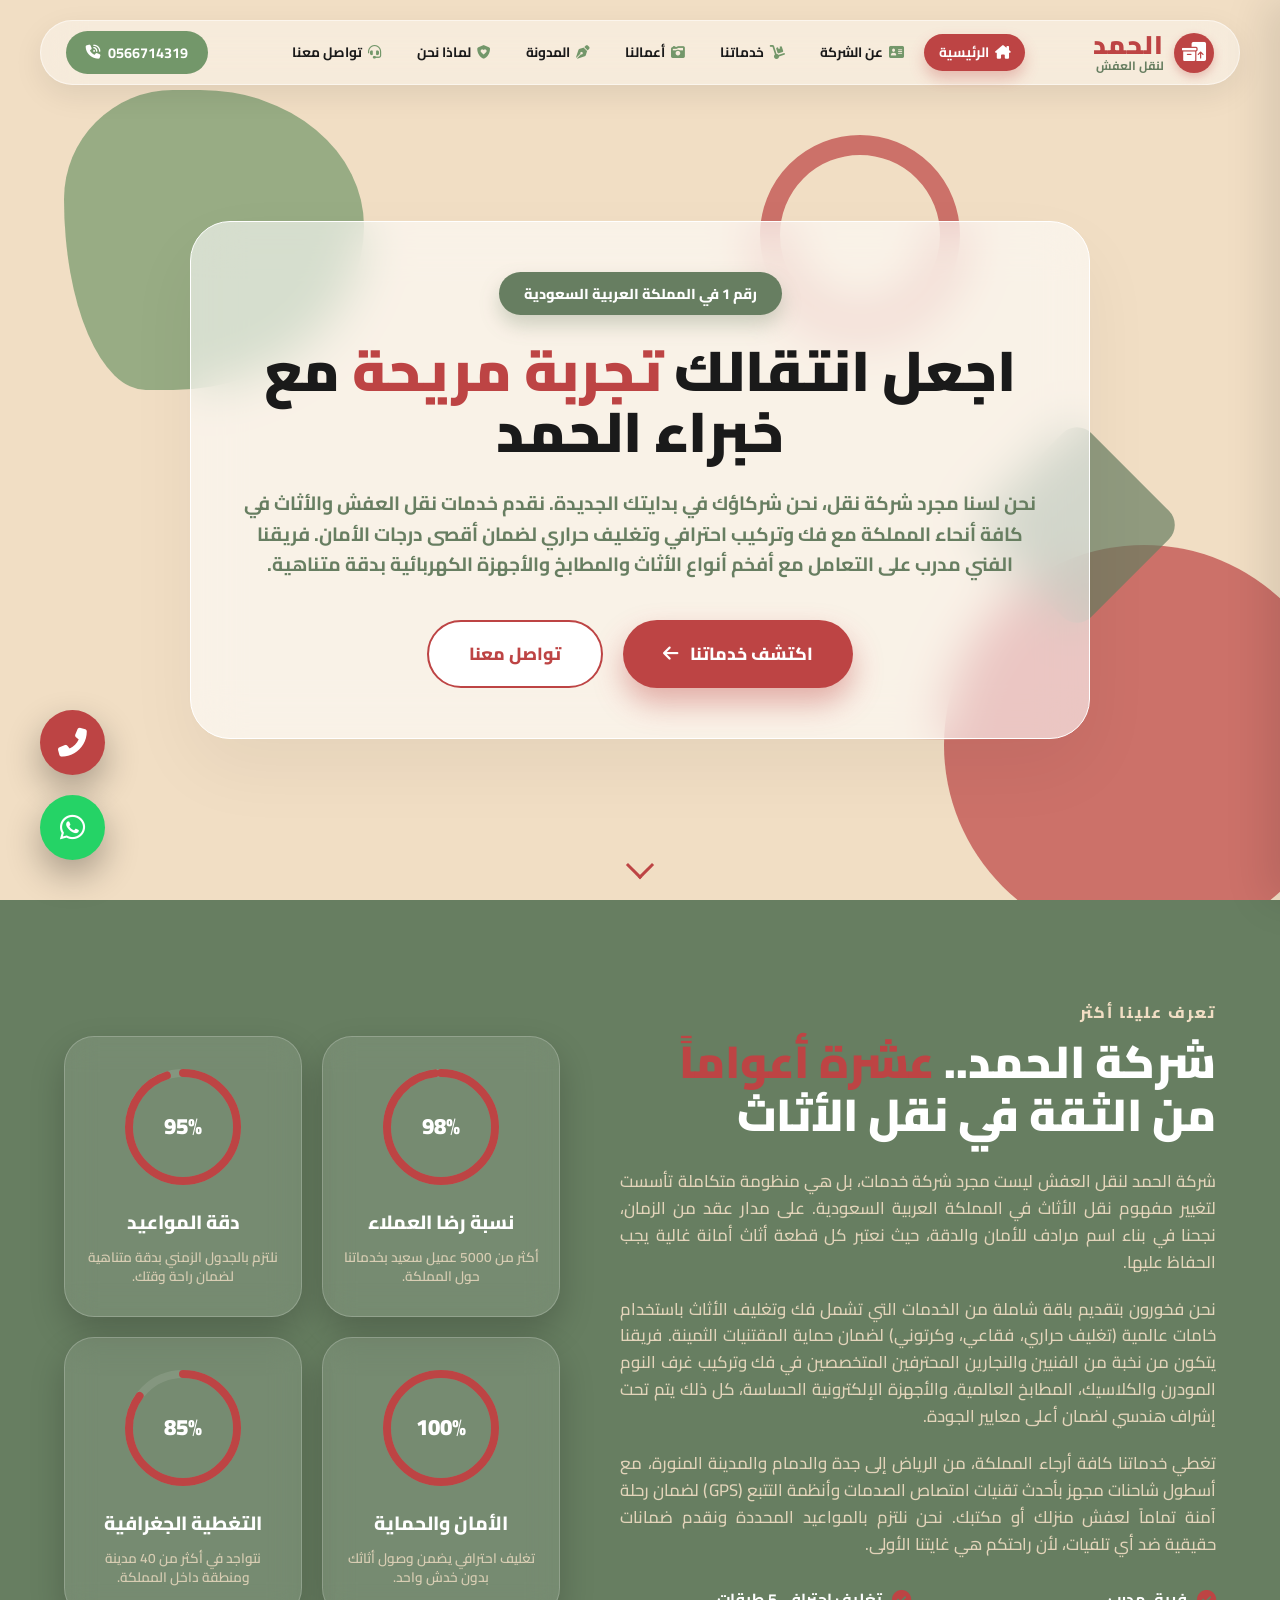
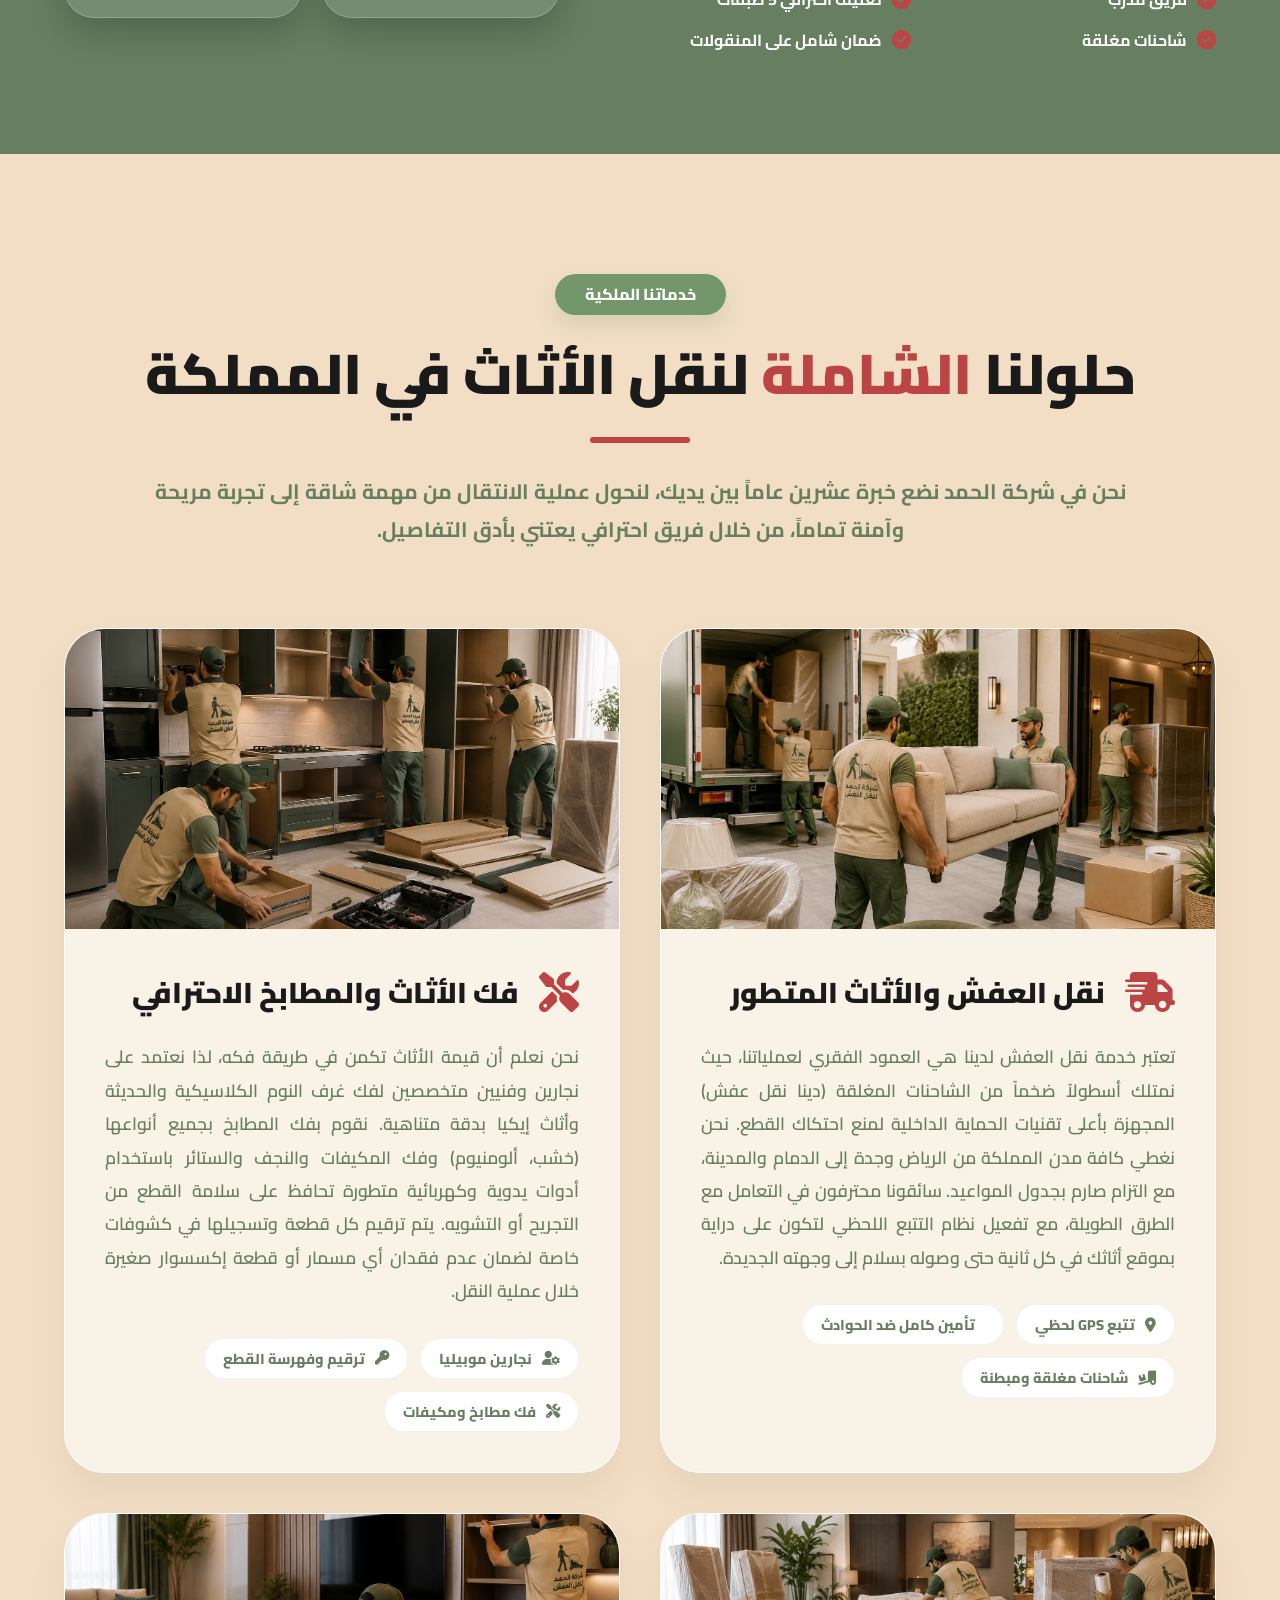
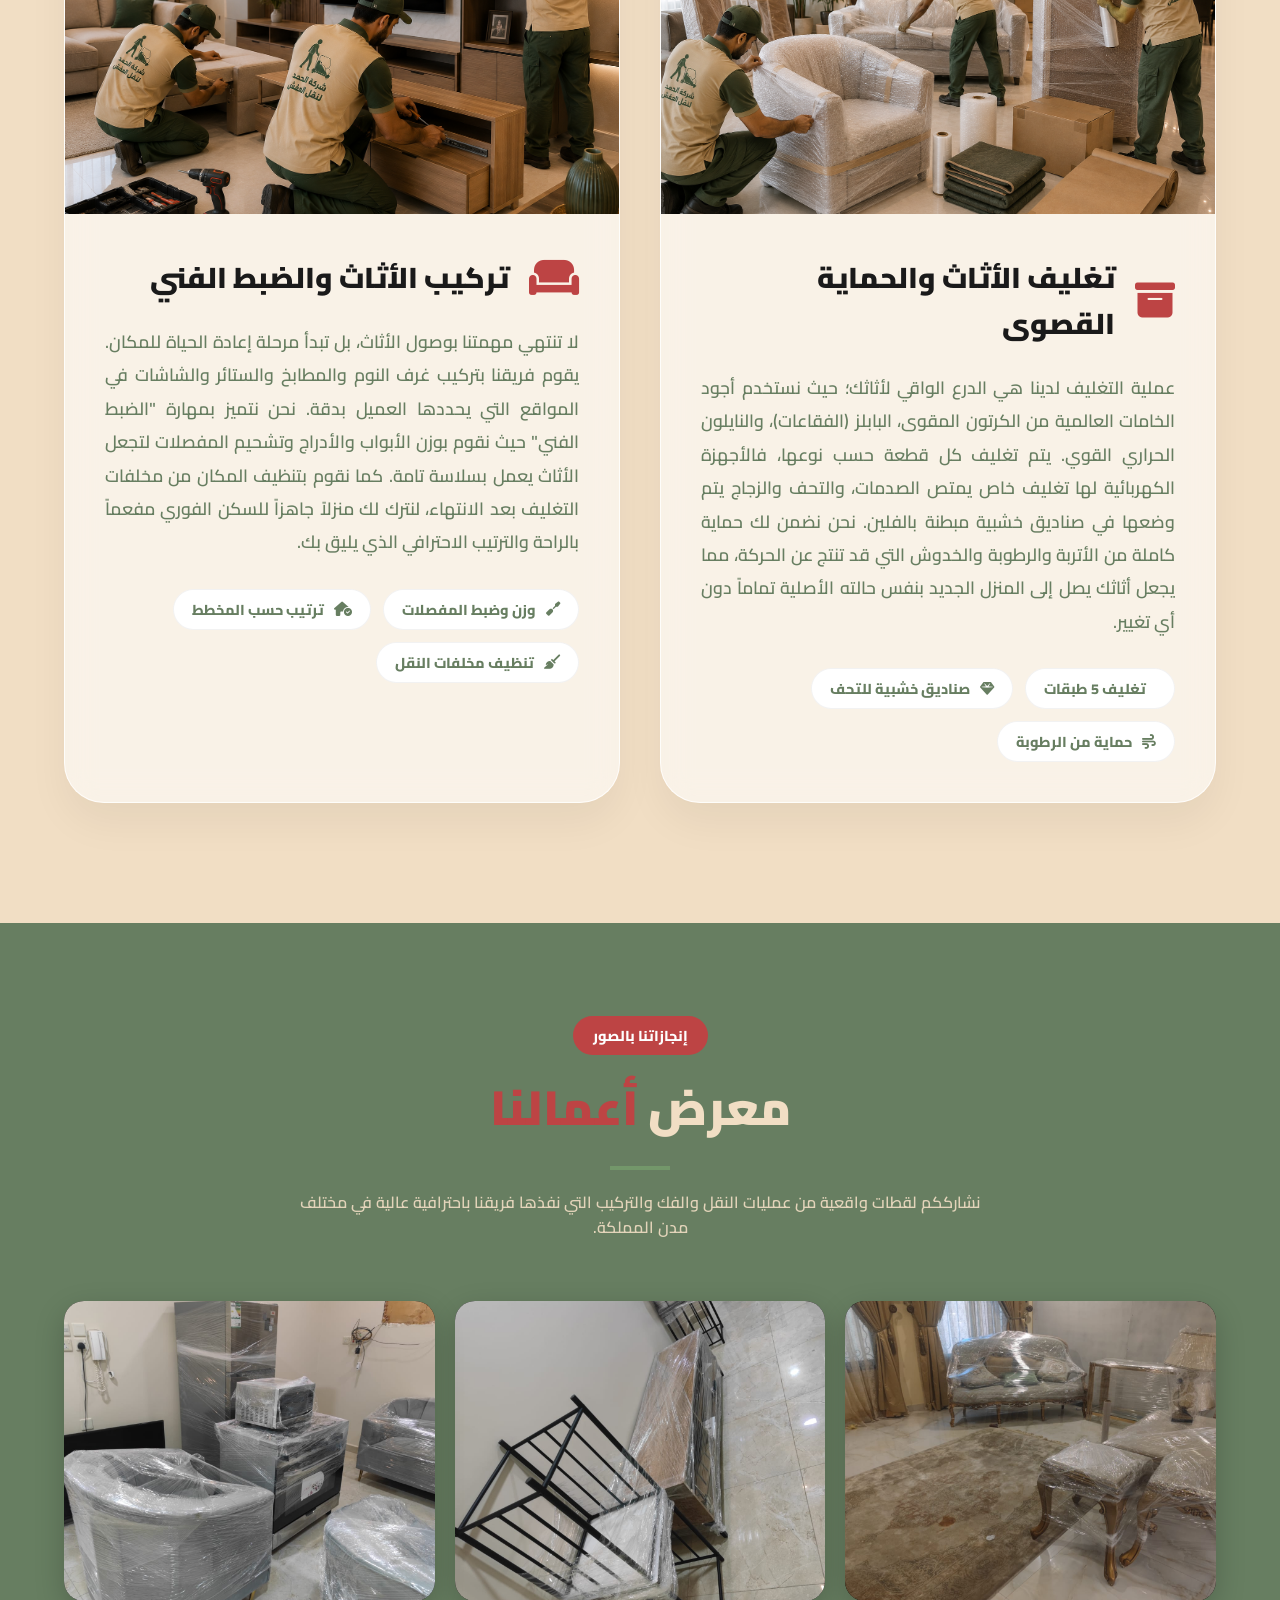
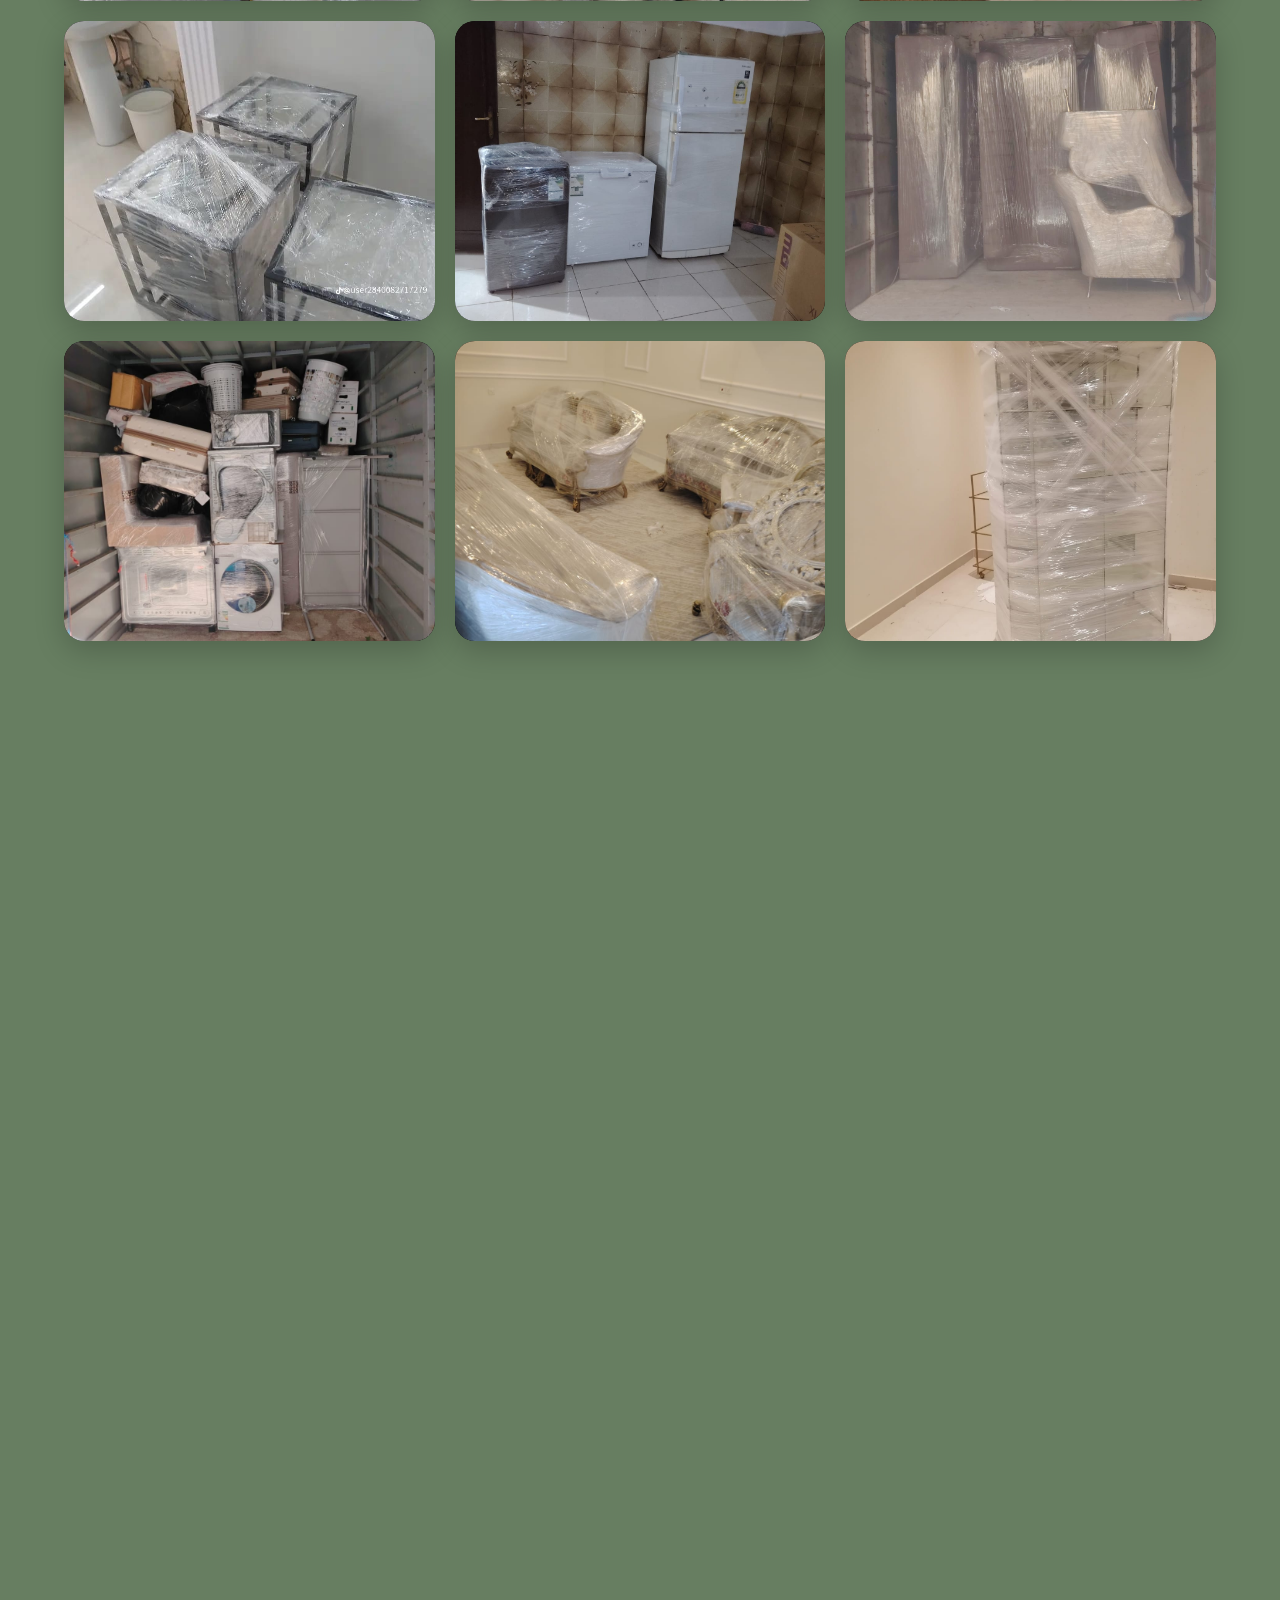
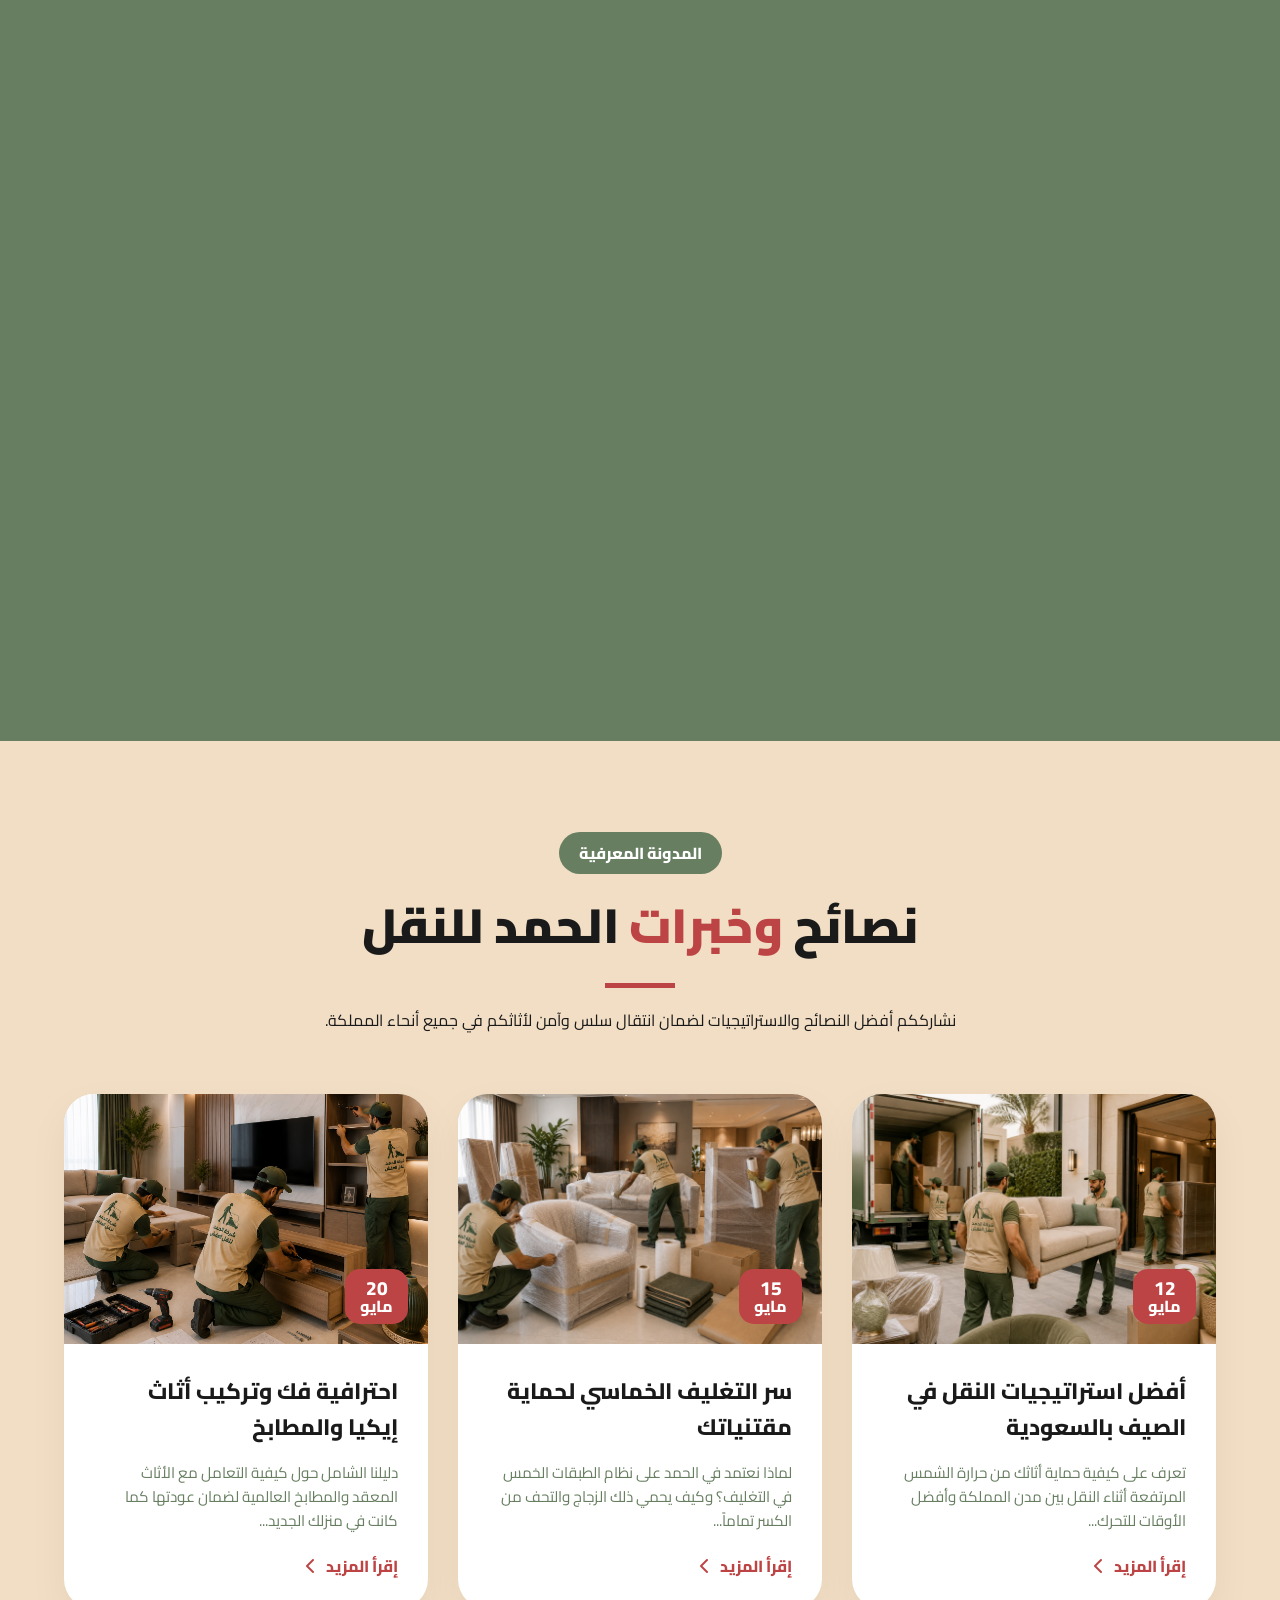
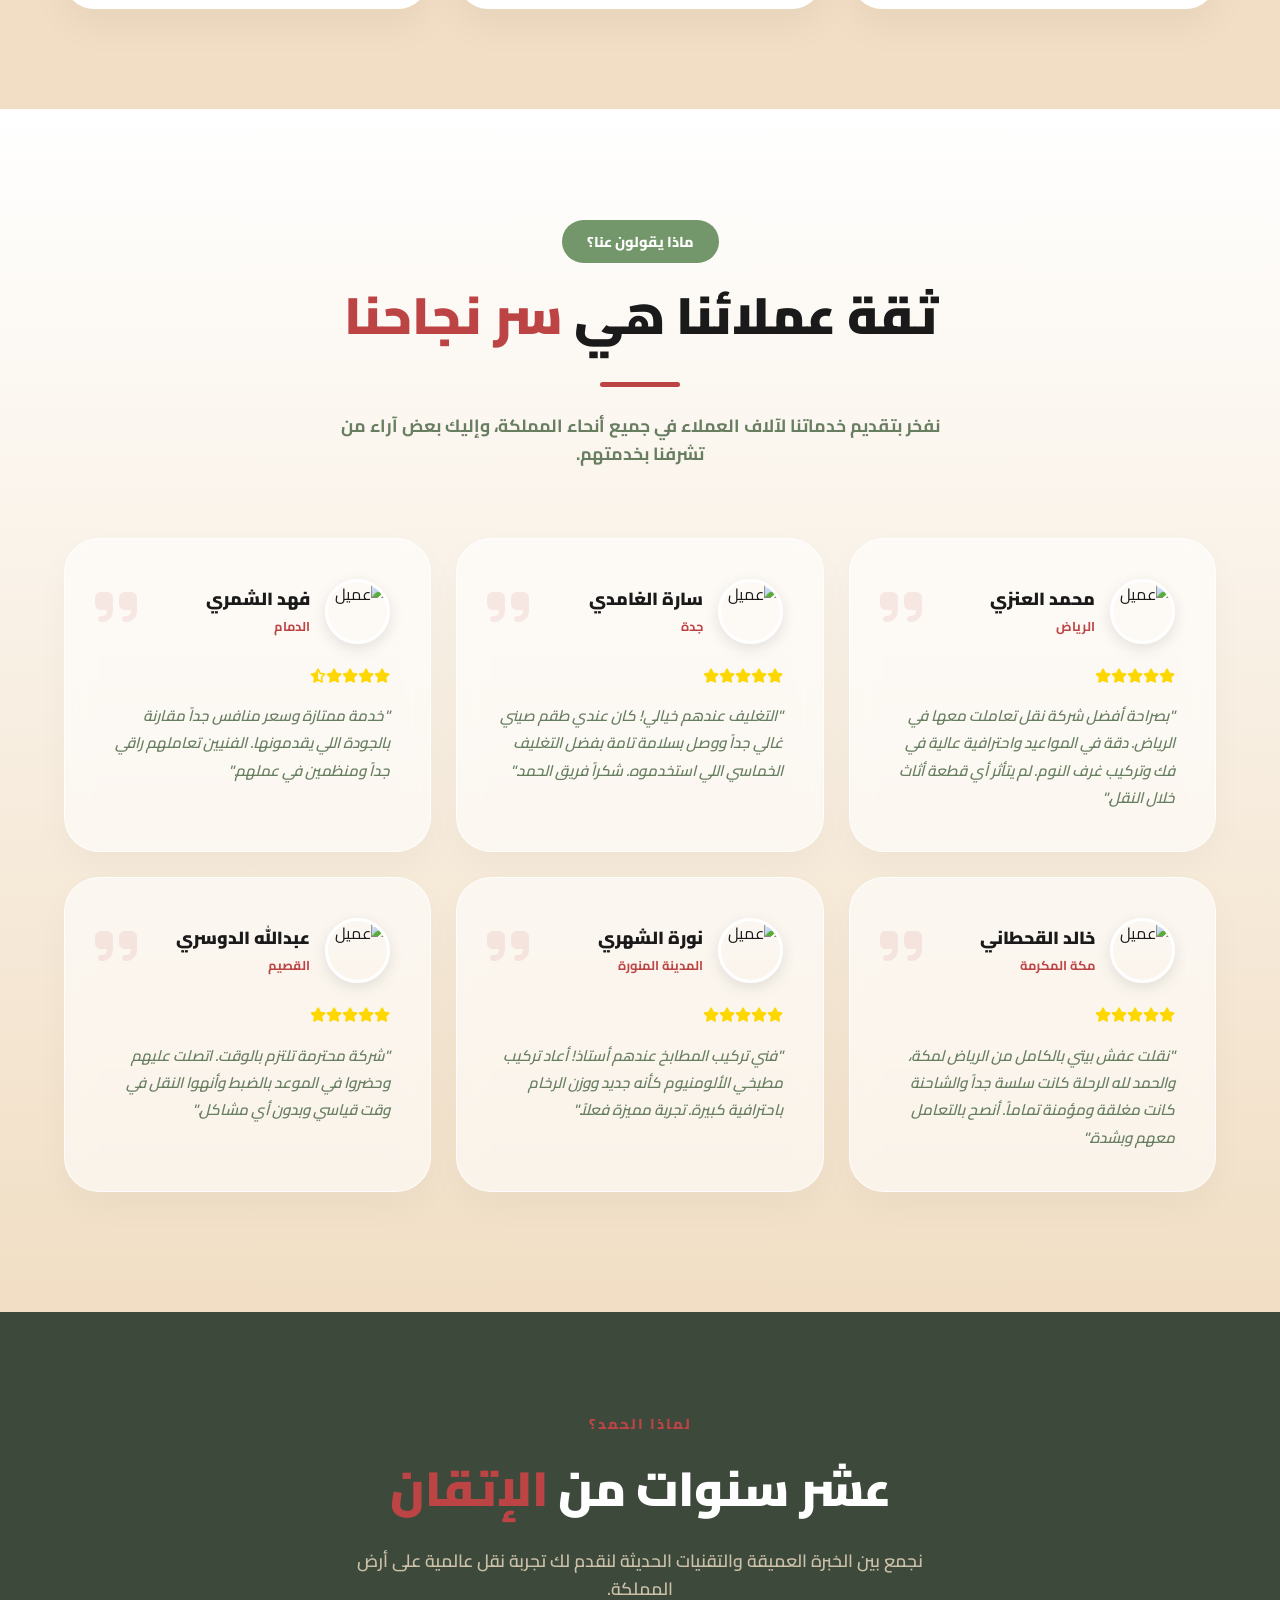
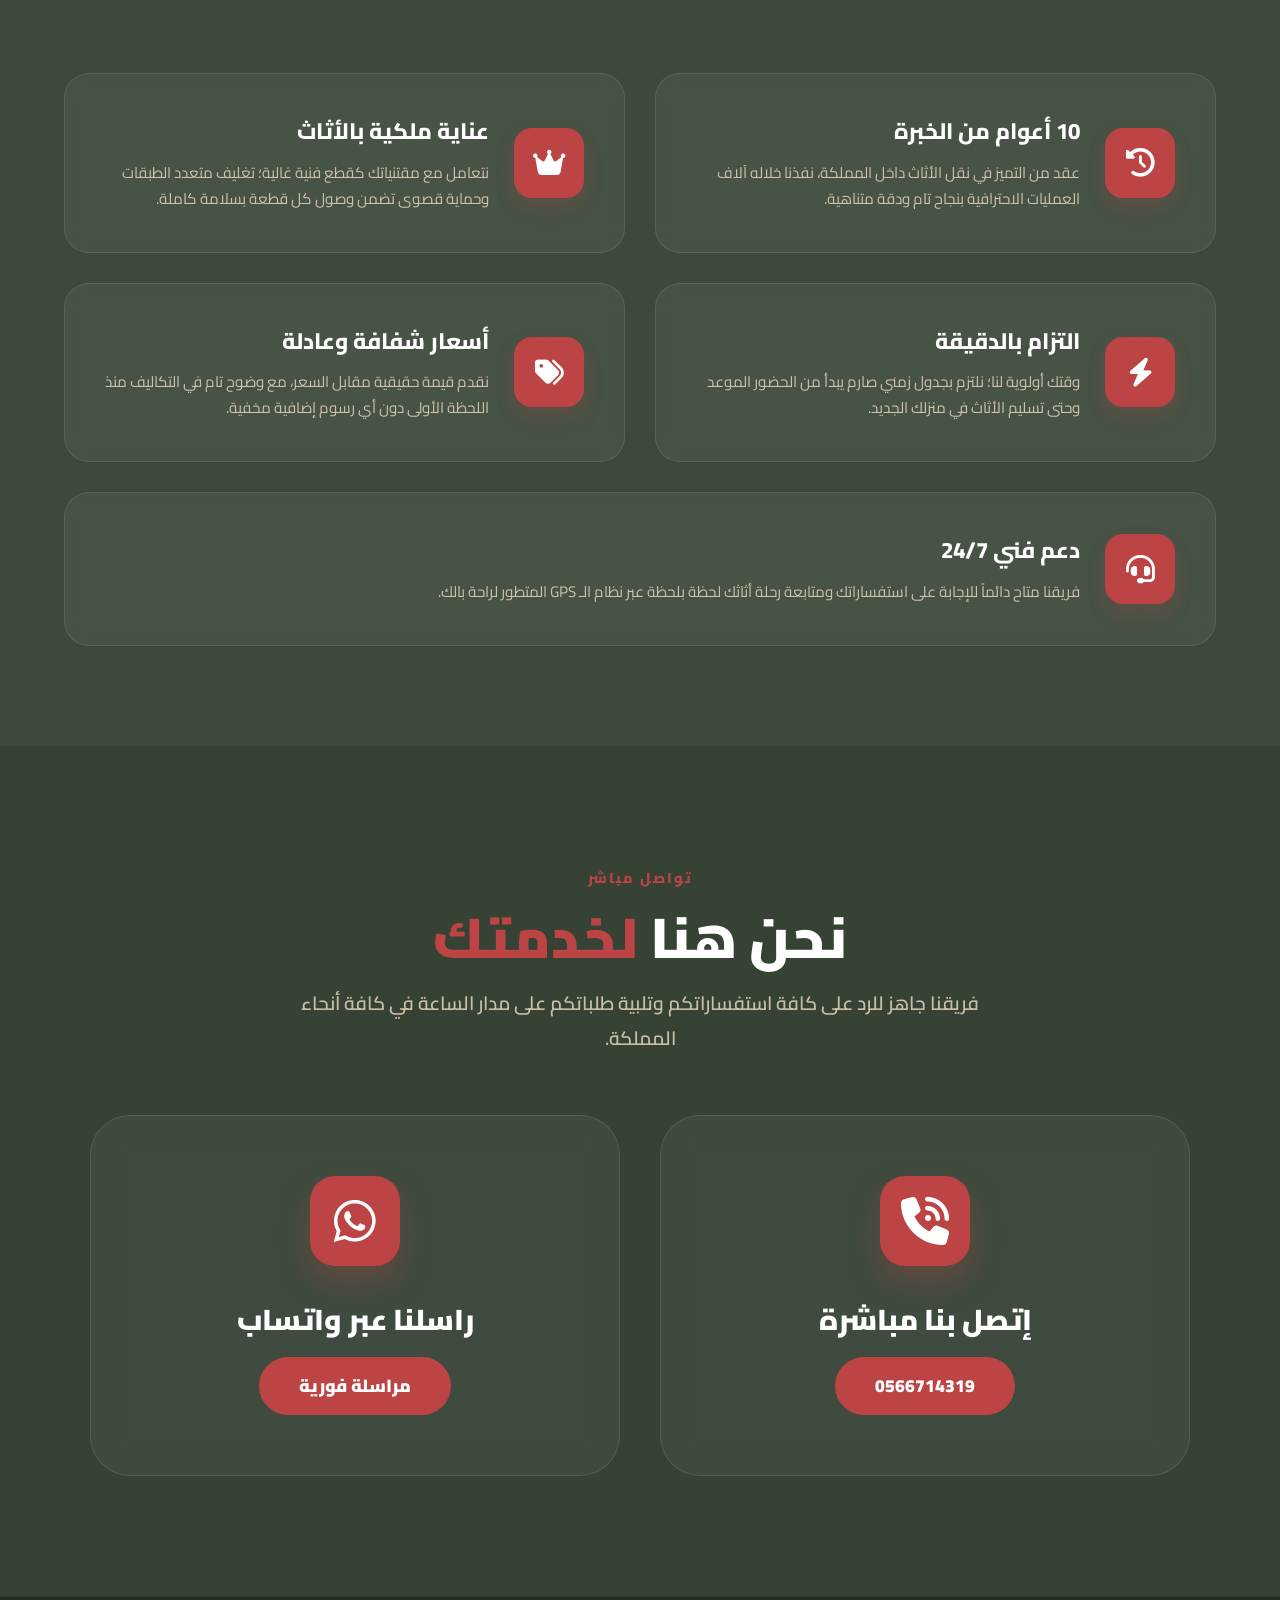
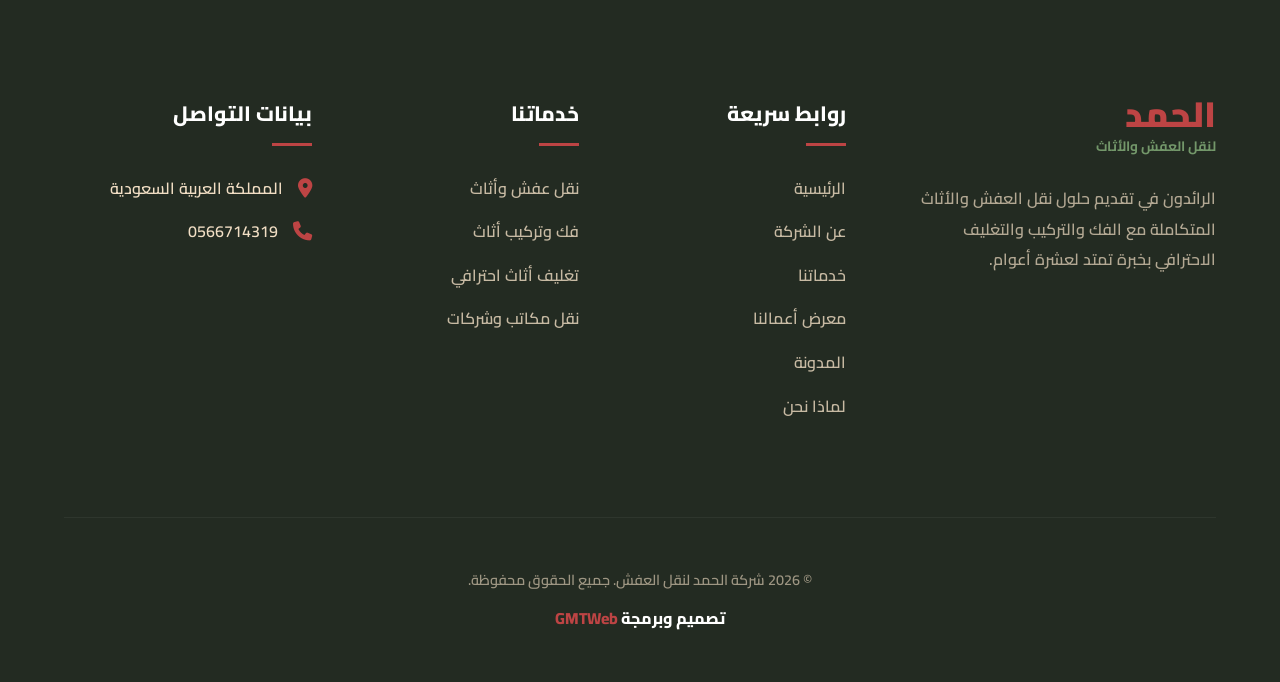
==== index.html @ aca26ca5 "first message" ====
<!DOCTYPE html>
<html lang="ar" dir="rtl">
<head>
    <meta charset="UTF-8">
    <meta name="viewport" content="width=device-width, initial-scale=1.0, maximum-scale=1.0, user-scalable=no">
    <title>الحمد لنقل العفش | خبراء النقل في المملكة</title>
    <link rel="preconnect" href="https://fonts.googleapis.com">
    <link rel="preconnect" href="https://fonts.gstatic.com" crossorigin>
    <link href="https://fonts.googleapis.com/css2?family=Cairo:wght@300;400;600;700;900&display=swap" rel="stylesheet">
    <link rel="stylesheet" href="https://cdnjs.cloudflare.com/ajax/libs/font-awesome/6.4.0/css/all.min.css">
    <link rel="stylesheet" href="style.css">
</head>
<body>
    <div id="splash-screen">
        <div class="splash-content">
            <div class="truck-wrapper">
                <i class="fas fa-truck-loading"></i>
            </div>
            <h1>شركة الحمد لنقل العفش</h1>
            <p>نقل، فك، تركيب، وتغليف بأعلى معايير الجودة</p>
        </div>
    </div>
<header>
        <nav class="glass-nav">
           <div class="logo">
    <div class="logo-icon">
        <i class="fas fa-boxes-packing"></i>
    </div>
    <div class="logo-text">
        <span class="brand-name">الحمد</span>
        <span class="brand-sub">لنقل العفش</span>
    </div>
</div>

            <ul class="nav-links">
                <li><a href="#home" class="nav-item active"><i class="fas fa-house-chimney"></i> الرئيسية</a></li>
                <li><a href="#about" class="nav-item"><i class="fas fa-address-card"></i> عن الشركة</a></li>
                <li><a href="#services" class="nav-item"><i class="fas fa-dolly"></i> خدماتنا</a></li>
                <li><a href="#portfolio" class="nav-item"><i class="fas fa-camera-retro"></i> أعمالنا</a></li>
                <li><a href="#blog" class="nav-item"><i class="fas fa-pen-nib"></i> المدونة</a></li>
                <li><a href="#why-us" class="nav-item"><i class="fas fa-shield-heart"></i> لماذا نحن</a></li>
                <li><a href="#contact" class="nav-item"><i class="fas fa-headset"></i> تواصل معنا</a></li>
            </ul>

            <div class="nav-actions">
                <a href="tel:0566714319" class="call-btn">
                    <span>0566714319</span>
                    <i class="fas fa-phone-volume"></i>
                </a>
                <div class="menu-toggle">
                    <span></span>
                    <span></span>
                    <span></span>
                </div>
            </div>
        </nav>
</header>
<div class="side-menu">
        <div class="side-header">
            <div class="logo-side">الحمد</div>
            <i class="fas fa-circle-xmark close-menu"></i>
        </div>
        <ul class="side-nav-links">
            <li><a href="#home" class="side-item active"><i class="fas fa-house-chimney"></i> الرئيسية</a></li>
            <li><a href="#about" class="side-item"><i class="fas fa-address-card"></i> عن الشركة</a></li>
            <li><a href="#services" class="side-item"><i class="fas fa-dolly"></i> خدماتنا</a></li>
            <li><a href="#portfolio" class="side-item"><i class="fas fa-camera-retro"></i> أعمالنا</a></li>
            <li><a href="#blog" class="side-item"><i class="fas fa-pen-nib"></i> المدونة</a></li>
            <li><a href="#why-us" class="side-item"><i class="fas fa-shield-heart"></i> لماذا نحن</a></li>
            <li><a href="#contact" class="side-item"><i class="fas fa-headset"></i> تواصل معنا</a></li>
        </ul>
        <div class="side-footer">
            <a href="tel:0566714319"><i class="fas fa-phone"></i> اتصل الآن</a>
        </div>
</div>
<section id="home" class="hero">
            <div class="geometric-bg">
                <div class="geo-shape g-1"></div>
                <div class="geo-shape g-2"></div>
                <div class="geo-shape g-3"></div>
                <div class="geo-shape g-4"></div>
                <div class="geo-shape g-5"></div>
            </div>
            
            <div class="hero-content">
                <div class="dynamic-container">
                    <div class="badge">رقم 1 في المملكة العربية السعودية</div>
                    <h2>اجعل انتقالك <span class="highlight">تجربة مريحة</span> مع خبراء الحمد</h2>
                    <p>
                        نحن لسنا مجرد شركة نقل، نحن شركاؤك في بدايتك الجديدة. نقدم خدمات نقل العفش والأثاث في كافة أنحاء المملكة مع فك وتركيب احترافي وتغليف حراري لضمان أقصى درجات الأمان. فريقنا الفني مدرب على التعامل مع أفخم أنواع الأثاث والمطابخ والأجهزة الكهربائية بدقة متناهية.
                    </p>
                    <div class="hero-actions">
                        <a href="#services" class="cta-main">اكتشف خدماتنا <i class="fas fa-arrow-left"></i></a>
                        <a href="#contact" class="cta-sub">تواصل معنا</a>
                    </div>
                </div>
            </div>

            <div class="scroll-indicator">
    <div class="arrow-down"></div>
</div>
</section>
<section id="about" class="about-section">
    <div class="about-container">
        <div class="about-grid">
            <div class="about-content animate-on-scroll">
                <span class="sub-title">تعرف علينا أكثر</span>
                <h2 class="main-title">شركة الحمد.. <span class="text-red"> عشرة أعواماً</span> من الثقة في نقل الأثاث</h2>
                <div class="rich-text">
                    <p>شركة الحمد لنقل العفش ليست مجرد شركة خدمات، بل هي منظومة متكاملة تأسست لتغيير مفهوم نقل الأثاث في المملكة العربية السعودية. على مدار عقد من الزمان، نجحنا في بناء اسم مرادف للأمان والدقة، حيث نعتبر كل قطعة أثاث أمانة غالية يجب الحفاظ عليها.</p>
                    <p>نحن فخورون بتقديم باقة شاملة من الخدمات التي تشمل فك وتغليف الأثاث باستخدام خامات عالمية (تغليف حراري، فقاعي، وكرتوني) لضمان حماية المقتنيات الثمينة. فريقنا يتكون من نخبة من الفنيين والنجارين المحترفين المتخصصين في فك وتركيب غرف النوم المودرن والكلاسيك، المطابخ العالمية، والأجهزة الإلكترونية الحساسة، كل ذلك يتم تحت إشراف هندسي لضمان أعلى معايير الجودة.</p>
                    <p>تغطي خدماتنا كافة أرجاء المملكة، من الرياض إلى جدة والدمام والمدينة المنورة، مع أسطول شاحنات مجهز بأحدث تقنيات امتصاص الصدمات وأنظمة التتبع (GPS) لضمان رحلة آمنة تماماً لعفش منزلك أو مكتبك. نحن نلتزم بالمواعيد المحددة ونقدم ضمانات حقيقية ضد أي تلفيات، لأن راحتكم هي غايتنا الأولى.</p>
                </div>
                <div class="about-features">
                    <div class="feature-item"><i class="fas fa-check-circle"></i> فريق مدرب </div>
                    <div class="feature-item"><i class="fas fa-check-circle"></i> تغليف احترافي 5 طبقات</div>
                    <div class="feature-item"><i class="fas fa-check-circle"></i>  شاحنات مغلقة</div>
                    <div class="feature-item"><i class="fas fa-check-circle"></i> ضمان شامل على المنقولات</div>
                </div>
            </div>

            <div class="about-stats-grid">
                <div class="stat-card glass-card animate-on-scroll">
                    <div class="stat-circle" data-percent="98">
                        <svg width="120" height="120">
                            <circle cx="60" cy="60" r="54" class="bg-circle"></circle>
                            <circle cx="60" cy="60" r="54" class="progress-circle"></circle>
                        </svg>
                        <div class="stat-num">0%</div>
                    </div>
                    <h3>نسبة رضا العملاء</h3>
                    <p>أكثر من 5000 عميل سعيد بخدماتنا حول المملكة.</p>
                </div>

                <div class="stat-card glass-card animate-on-scroll" style="animation-delay: 0.2s;">
                    <div class="stat-circle" data-percent="95">
                        <svg width="120" height="120">
                            <circle cx="60" cy="60" r="54" class="bg-circle"></circle>
                            <circle cx="60" cy="60" r="54" class="progress-circle"></circle>
                        </svg>
                        <div class="stat-num">0%</div>
                    </div>
                    <h3>دقة المواعيد</h3>
                    <p>نلتزم بالجدول الزمني بدقة متناهية لضمان راحة وقتك.</p>
                </div>

                <div class="stat-card glass-card animate-on-scroll" style="animation-delay: 0.4s;">
                    <div class="stat-circle" data-percent="100">
                        <svg width="120" height="120">
                            <circle cx="60" cy="60" r="54" class="bg-circle"></circle>
                            <circle cx="60" cy="60" r="54" class="progress-circle"></circle>
                        </svg>
                        <div class="stat-num">0%</div>
                    </div>
                    <h3>الأمان والحماية</h3>
                    <p>تغليف احترافي يضمن وصول أثاثك بدون خدش واحد.</p>
                </div>

                <div class="stat-card glass-card animate-on-scroll" style="animation-delay: 0.6s;">
                    <div class="stat-circle" data-percent="85">
                        <svg width="120" height="120">
                            <circle cx="60" cy="60" r="54" class="bg-circle"></circle>
                            <circle cx="60" cy="60" r="54" class="progress-circle"></circle>
                        </svg>
                        <div class="stat-num">0%</div>
                    </div>
                    <h3>التغطية الجغرافية</h3>
                    <p>نتواجد في أكثر من 40 مدينة ومنطقة داخل المملكة.</p>
                </div>
            </div>
        </div>
    </div>
</section>
<section id="services" class="modern-services">
    <div class="services-container">
        <div class="section-intro animate-on-scroll">
            <div class="intro-badge">خدماتنا الملكية</div>
            <h2 class="intro-title">حلولنا <span class="accent">الشاملة</span> لنقل الأثاث في المملكة</h2>
            <div class="intro-line"></div>
            <p class="intro-text">
                نحن في شركة الحمد نضع خبرة عشرين عاماً بين يديك، لنحول عملية الانتقال من مهمة شاقة إلى تجربة مريحة وآمنة تماماً، من خلال فريق احترافي يعتني بأدق التفاصيل.
            </p>
        </div>
        <div class="services-interactive-grid">
            <div class="service-block animate-on-scroll">
                <div class="block-inner">
                    <div class="block-img">
                        <img src="images/serv1.png" alt="نقل الأثاث">
                        <div class="img-overlay"></div>
                    </div>
                    <div class="block-content">
                        <div class="block-header">
                            <i class="fas fa-truck-fast icon"></i>
                            <h3>نقل العفش والأثاث المتطور</h3>
                        </div>
                        <p>تعتبر خدمة نقل العفش لدينا هي العمود الفقري لعملياتنا، حيث نمتلك أسطولاً ضخماً من الشاحنات المغلقة (دينا نقل عفش) المجهزة بأعلى تقنيات الحماية الداخلية لمنع احتكاك القطع. نحن نغطي كافة مدن المملكة من الرياض وجدة إلى الدمام والمدينة، مع التزام صارم بجدول المواعيد. سائقونا محترفون في التعامل مع الطرق الطويلة، مع تفعيل نظام التتبع اللحظي لتكون على دراية بموقع أثاثك في كل ثانية حتى وصوله بسلام إلى وجهته الجديدة.</p>
                        <div class="block-tags">
                            <span><i class="fas fa-location-dot"></i> تتبع GPS لحظي</span>
                            <span><i class="fas fa-shield-check"></i> تأمين كامل ضد الحوادث</span>
                            <span><i class="fas fa-truck-ramp-box"></i> شاحنات مغلقة ومبطنة</span>
                        </div>
                    </div>
                </div>
            </div>
            <div class="service-block animate-on-scroll">
                <div class="block-inner">
                    <div class="block-img">
                        <img src="images/serv2.png" alt="فك الأثاث">
                        <div class="img-overlay"></div>
                    </div>
                    <div class="block-content">
                        <div class="block-header">
                            <i class="fas fa-tools icon"></i>
                            <h3>فك الأثاث والمطابخ الاحترافي</h3>
                        </div>
                        <p>نحن نعلم أن قيمة الأثاث تكمن في طريقة فكه، لذا نعتمد على نجارين وفنيين متخصصين لفك غرف النوم الكلاسيكية والحديثة وأثاث إيكيا بدقة متناهية. نقوم بفك المطابخ بجميع أنواعها (خشب، ألومنيوم) وفك المكيفات والنجف والستائر باستخدام أدوات يدوية وكهربائية متطورة تحافظ على سلامة القطع من التجريح أو التشويه. يتم ترقيم كل قطعة وتسجيلها في كشوفات خاصة لضمان عدم فقدان أي مسمار أو قطعة إكسسوار صغيرة خلال عملية النقل.</p>
                        <div class="block-tags">
                            <span><i class="fas fa-user-gear"></i> نجارين موبيليا</span>
                            <span><i class="fas fa-key"></i> ترقيم وفهرسة القطع</span>
                            <span><i class="fas fa-screwdriver-wrench"></i> فك مطابخ ومكيفات</span>
                        </div>
                    </div>
                </div>
            </div>
            <div class="service-block animate-on-scroll">
                <div class="block-inner">
                    <div class="block-img">
                        <img src="images/serv3.png" alt="تغليف الأثاث">
                        <div class="img-overlay"></div>
                    </div>
                    <div class="block-content">
                        <div class="block-header">
                            <i class="fas fa-box-archive icon"></i>
                            <h3>تغليف الأثاث والحماية القصوى</h3>
                        </div>
                        <p>عملية التغليف لدينا هي الدرع الواقي لأثاثك؛ حيث نستخدم أجود الخامات العالمية من الكرتون المقوى، البابلز (الفقاعات)، والنايلون الحراري القوي. يتم تغليف كل قطعة حسب نوعها، فالأجهزة الكهربائية لها تغليف خاص يمتص الصدمات، والتحف والزجاج يتم وضعها في صناديق خشبية مبطنة بالفلين. نحن نضمن لك حماية كاملة من الأتربة والرطوبة والخدوش التي قد تنتج عن الحركة، مما يجعل أثاثك يصل إلى المنزل الجديد بنفس حالته الأصلية تماماً دون أي تغيير.</p>
                        <div class="block-tags">
                            <span><i class="fas fa-layers"></i> تغليف 5 طبقات</span>
                            <span><i class="fas fa-gem"></i> صناديق خشبية للتحف</span>
                            <span><i class="fas fa-wind"></i> حماية من الرطوبة</span>
                        </div>
                    </div>
                </div>
            </div>
            <div class="service-block animate-on-scroll">
                <div class="block-inner">
                    <div class="block-img">
                        <img src="images/serv4.png" alt="تركيب الأثاث">
                        <div class="img-overlay"></div>
                    </div>
                    <div class="block-content">
                        <div class="block-header">
                            <i class="fas fa-couch icon"></i>
                            <h3>تركيب الأثاث والضبط الفني</h3>
                        </div>
                        <p>لا تنتهي مهمتنا بوصول الأثاث، بل تبدأ مرحلة إعادة الحياة للمكان. يقوم فريقنا بتركيب غرف النوم والمطابخ والستائر والشاشات في المواقع التي يحددها العميل بدقة. نحن نتميز بمهارة "الضبط الفني" حيث نقوم بوزن الأبواب والأدراج وتشحيم المفصلات لتجعل الأثاث يعمل بسلاسة تامة. كما نقوم بتنظيف المكان من مخلفات التغليف بعد الانتهاء، لنترك لك منزلاً جاهزاً للسكن الفوري مفعماً بالراحة والترتيب الاحترافي الذي يليق بك.</p>
                        <div class="block-tags">
                            <span><i class="fas fa-screwdriver"></i> وزن وضبط المفصلات</span>
                            <span><i class="fas fa-house-circle-check"></i> ترتيب حسب المخطط</span>
                            <span><i class="fas fa-broom"></i> تنظيف مخلفات النقل</span>
                        </div>
                    </div>
                </div>
            </div>
        </div>
    </div>
</section>
<section id="portfolio" class="portfolio-section">
    <div class="portfolio-container">
        <div class="portfolio-header animate-on-scroll">
            <span class="p-badge">إنجازاتنا بالصور</span>
            <h2 class="p-title">معرض <span class="text-red">أعمالنا</span></h2>
            <div class="p-line"></div>
            <p class="p-subtitle">نشارككم لقطات واقعية من عمليات النقل والفك والتركيب التي نفذها فريقنا باحترافية عالية في مختلف مدن المملكة.</p>
        </div>
        <div class="portfolio-grid">
            <div class="portfolio-item animate-on-scroll"><div class="glow-effect"></div><img src="images/WhatsApp Image 2026-08-04 at 11.55.03 AM (1).jpeg" alt="الحمد لنقل العفش"></div>
            <div class="portfolio-item animate-on-scroll"><div class="glow-effect"></div><img src="images/WhatsApp Image 2026-08-04 at 11.55.03 AM (2).jpeg" alt="الحمد لنقل العفش"></div>
            <div class="portfolio-item animate-on-scroll"><div class="glow-effect"></div><img src="images/WhatsApp Image 2026-08-04 at 11.55.03 AM.jpeg" alt="الحمد لنقل العفش"></div>
            <div class="portfolio-item animate-on-scroll"><div class="glow-effect"></div><img src="images/WhatsApp Image 2026-08-04 at 11.55.05 AM.jpeg" alt="الحمد لنقل العفش"></div>
            <div class="portfolio-item animate-on-scroll"><div class="glow-effect"></div><img src="images/WhatsApp Image 2026-08-04 at 11.55.06 AM.jpeg" alt="الحمد لنقل العفش"></div>
            <div class="portfolio-item animate-on-scroll"><div class="glow-effect"></div><img src="images/WhatsApp Image 2026-08-04 at 11.55.07 AM (1).jpeg" alt="الحمد لنقل العفش"></div>
            <div class="portfolio-item animate-on-scroll"><div class="glow-effect"></div><img src="images/WhatsApp Image 2026-08-04 at 11.55.07 AM.jpeg" alt="الحمد لنقل العفش"></div>
            <div class="portfolio-item animate-on-scroll"><div class="glow-effect"></div><img src="images/WhatsApp Image 2026-08-04 at 11.55.08 AM.jpeg" alt="الحمد لنقل العفش"></div>
            <div class="portfolio-item animate-on-scroll"><div class="glow-effect"></div><img src="images/WhatsApp Image 2026-08-04 at 11.55.12 AM (1).jpeg" alt="الحمد لنقل العفش"></div>
            <div class="portfolio-item animate-on-scroll"><div class="glow-effect"></div><img src="images/WhatsApp Image 2026-08-04 at 11.55.12 AM.jpeg" alt="الحمد لنقل العفش"></div>
            <div class="portfolio-item animate-on-scroll"><div class="glow-effect"></div><img src="images/WhatsApp Image 2026-08-04 at 11.55.13 AM (1).jpeg" alt="الحمد لنقل العفش"></div>
            <div class="portfolio-item animate-on-scroll"><div class="glow-effect"></div><img src="images/WhatsApp Image 2026-08-04 at 11.55.13 AM (2).jpeg" alt="الحمد لنقل العفش"></div>
            <div class="portfolio-item animate-on-scroll"><div class="glow-effect"></div><img src="images/WhatsApp Image 2026-08-04 at 11.55.13 AM (3).jpeg" alt="الحمد لنقل العفش"></div>
            <div class="portfolio-item animate-on-scroll"><div class="glow-effect"></div><img src="images/WhatsApp Image 2026-08-04 at 11.55.13 AM.jpeg" alt="الحمد لنقل العفش"></div>
            <div class="portfolio-item animate-on-scroll"><div class="glow-effect"></div><img src="images/WhatsApp Image 2026-08-04 at 11.55.14 AM (1).jpeg" alt="الحمد لنقل العفش"></div>
            <div class="portfolio-item animate-on-scroll"><div class="glow-effect"></div><img src="images/WhatsApp Image 2026-08-04 at 11.55.14 AM (2).jpeg" alt="الحمد لنقل العفش"></div>
            <div class="portfolio-item animate-on-scroll"><div class="glow-effect"></div><img src="images/WhatsApp Image 2026-08-04 at 11.55.14 AM (3).jpeg" alt="الحمد لنقل العفش"></div>
            <div class="portfolio-item animate-on-scroll"><div class="glow-effect"></div><img src="images/WhatsApp Image 2026-08-04 at 11.55.14 AM.jpeg" alt="الحمد لنقل العفش"></div>
            <div class="portfolio-item animate-on-scroll"><div class="glow-effect"></div><img src="images/WhatsApp Image 2026-08-04 at 11.55.15 AM (1).jpeg" alt="الحمد لنقل العفش"></div>
            <div class="portfolio-item animate-on-scroll"><div class="glow-effect"></div><img src="images/WhatsApp Image 2026-08-04 at 11.55.15 AM (2).jpeg" alt="الحمد لنقل العفش"></div>
            <div class="portfolio-item animate-on-scroll"><div class="glow-effect"></div><img src="images/WhatsApp Image 2026-08-04 at 11.55.15 AM (3).jpeg" alt="الحمد لنقل العفش"></div>
            <div class="portfolio-item animate-on-scroll"><div class="glow-effect"></div><img src="images/WhatsApp Image 2026-08-04 at 11.55.15 AM.jpeg" alt="الحمد لنقل العفش"></div>
            <div class="portfolio-item animate-on-scroll"><div class="glow-effect"></div><img src="images/WhatsApp Image 2026-08-04 at 11.55.16 AM (1).jpeg" alt="الحمد لنقل العفش"></div>
            <div class="portfolio-item animate-on-scroll"><div class="glow-effect"></div><img src="images/WhatsApp Image 2026-08-04 at 11.55.16 AM.jpeg" alt="الحمد لنقل العفش"></div>
        </div>
    </div>
</section>
<section id="blog" class="blog-section">
    <div class="blog-container">
        <div class="blog-header animate-on-scroll">
            <span class="blog-badge">المدونة المعرفية</span>
            <h2 class="blog-title">نصائح <span class="text-red">وخبرات</span> الحمد للنقل</h2>
            <div class="blog-line"></div>
            <p class="blog-desc">نشارككم أفضل النصائح والاستراتيجيات لضمان انتقال سلس وآمن لأثاثكم في جميع أنحاء المملكة.</p>
        </div>

        <div class="blog-grid">
            <div class="blog-card animate-on-scroll" onclick="goToDetail(1)">
                <div class="blog-img">
                    <img src="images/serv1.png" alt="نصائح نقل">
                    <div class="blog-date"><span>12</span> مايو</div>
                </div>
                <div class="blog-body">
                    <h3>أفضل استراتيجيات النقل في الصيف بالسعودية</h3>
                    <p>تعرف على كيفية حماية أثاثك من حرارة الشمس المرتفعة أثناء النقل بين مدن المملكة وأفضل الأوقات للتحرك...</p>
                    <a href="blog-details.html?id=1" class="read-more">إقرأ المزيد <i class="fas fa-chevron-left"></i></a>
                </div>
            </div>

            <div class="blog-card animate-on-scroll" onclick="goToDetail(2)">
                <div class="blog-img">
                    <img src="images/serv3.png" alt="تغليف الأثاث">
                    <div class="blog-date"><span>15</span> مايو</div>
                </div>
                <div class="blog-body">
                    <h3>سر التغليف الخماسي لحماية مقتنياتك</h3>
                    <p>لماذا نعتمد في الحمد على نظام الطبقات الخمس في التغليف؟ وكيف يحمي ذلك الزجاج والتحف من الكسر تماماً...</p>
                    <a href="blog-details.html?id=2" class="read-more">إقرأ المزيد <i class="fas fa-chevron-left"></i></a>
                </div>
            </div>

            <div class="blog-card animate-on-scroll" onclick="goToDetail(3)">
                <div class="blog-img">
                    <img src="images/serv4.png" alt="فك وتركيب">
                    <div class="blog-date"><span>20</span> مايو</div>
                </div>
                <div class="blog-body">
                    <h3>احترافية فك وتركيب أثاث إيكيا والمطابخ</h3>
                    <p>دليلنا الشامل حول كيفية التعامل مع الأثاث المعقد والمطابخ العالمية لضمان عودتها كما كانت في منزلك الجديد...</p>
                    <a href="blog-details.html?id=3" class="read-more">إقرأ المزيد <i class="fas fa-chevron-left"></i></a>
                </div>
            </div>
        </div>
    </div>
</section>
<section id="testimonials" class="testimonials-section">
    <div class="testi-container">
        <div class="testi-header animate-on-scroll">
            <span class="testi-badge">ماذا يقولون عنا؟</span>
            <h2 class="testi-title">ثقة عملائنا هي <span class="text-red">سر نجاحنا</span></h2>
            <div class="testi-line"></div>
            <p class="testi-desc">نفخر بتقديم خدماتنا لآلاف العملاء في جميع أنحاء المملكة، وإليك بعض آراء من تشرفنا بخدمتهم.</p>
        </div>
        <div class="testi-grid">
            <div class="testi-card animate-on-scroll">
                <div class="quote-icon"><i class="fas fa-quote-right"></i></div>
                <div class="user-info">
                    <img src="https://ui-avatars.com/api/?name=محمد+العنزي&background=BD4444&color=fff" alt="عميل">
                    <div>
                        <h4>محمد العنزي</h4>
                        <span>الرياض</span>
                    </div>
                </div>
                <div class="stars">
                    <i class="fas fa-star"></i><i class="fas fa-star"></i><i class="fas fa-star"></i><i class="fas fa-star"></i><i class="fas fa-star"></i>
                </div>
                <p>"بصراحة أفضل شركة نقل تعاملت معها في الرياض. دقة في المواعيد واحترافية عالية في فك وتركيب غرف النوم. لم يتأثر أي قطعة أثاث خلال النقل."</p>
            </div>
            <div class="testi-card animate-on-scroll" style="animation-delay: 0.2s;">
                <div class="quote-icon"><i class="fas fa-quote-right"></i></div>
                <div class="user-info">
                    <img src="https://ui-avatars.com/api/?name=سارة+الغامدي&background=73976A&color=fff" alt="عميل">
                    <div>
                        <h4>سارة الغامدي</h4>
                        <span>جدة</span>
                    </div>
                </div>
                <div class="stars">
                    <i class="fas fa-star"></i><i class="fas fa-star"></i><i class="fas fa-star"></i><i class="fas fa-star"></i><i class="fas fa-star"></i>
                </div>
                <p>"التغليف عندهم خيالي! كان عندي طقم صيني غالي جداً ووصل بسلامة تامة بفضل التغليف الخماسي اللي استخدموه. شكراً فريق الحمد."</p>
            </div>
            <div class="testi-card animate-on-scroll" style="animation-delay: 0.4s;">
                <div class="quote-icon"><i class="fas fa-quote-right"></i></div>
                <div class="user-info">
                    <img src="https://ui-avatars.com/api/?name=فهد+الشمري&background=677E61&color=fff" alt="عميل">
                    <div>
                        <h4>فهد الشمري</h4>
                        <span>الدمام</span>
                    </div>
                </div>
                <div class="stars">
                    <i class="fas fa-star"></i><i class="fas fa-star"></i><i class="fas fa-star"></i><i class="fas fa-star"></i><i class="fas fa-star-half-alt"></i>
                </div>
                <p>"خدمة ممتازة وسعر منافس جداً مقارنة بالجودة اللي يقدمونها. الفنيين تعاملهم راقي جداً ومنظمين في عملهم."</p>
            </div>
            <div class="testi-card animate-on-scroll">
                <div class="quote-icon"><i class="fas fa-quote-right"></i></div>
                <div class="user-info">
                    <img src="https://ui-avatars.com/api/?name=خالد+القحطاني&background=BD4444&color=fff" alt="عميل">
                    <div>
                        <h4>خالد القحطاني</h4>
                        <span>مكة المكرمة</span>
                    </div>
                </div>
                <div class="stars">
                    <i class="fas fa-star"></i><i class="fas fa-star"></i><i class="fas fa-star"></i><i class="fas fa-star"></i><i class="fas fa-star"></i>
                </div>
                <p>"نقلت عفش بيتي بالكامل من الرياض لمكة، والحمد لله الرحلة كانت سلسة جداً والشاحنة كانت مغلقة ومؤمنة تماماً. أنصح بالتعامل معهم وبشدة."</p>
            </div>
            <div class="testi-card animate-on-scroll" style="animation-delay: 0.2s;">
                <div class="quote-icon"><i class="fas fa-quote-right"></i></div>
                <div class="user-info">
                    <img src="https://ui-avatars.com/api/?name=نورة+الشهري&background=73976A&color=fff" alt="عميل">
                    <div>
                        <h4>نورة الشهري</h4>
                        <span>المدينة المنورة</span>
                    </div>
                </div>
                <div class="stars">
                    <i class="fas fa-star"></i><i class="fas fa-star"></i><i class="fas fa-star"></i><i class="fas fa-star"></i><i class="fas fa-star"></i>
                </div>
                <p>"فني تركيب المطابخ عندهم أستاذ! أعاد تركيب مطبخي الألومنيوم كأنه جديد ووزن الرخام باحترافية كبيرة. تجربة مميزة فعلاً."</p>
            </div>
            <div class="testi-card animate-on-scroll" style="animation-delay: 0.4s;">
                <div class="quote-icon"><i class="fas fa-quote-right"></i></div>
                <div class="user-info">
                    <img src="https://ui-avatars.com/api/?name=عبدالله+الدوسري&background=677E61&color=fff" alt="عميل">
                    <div>
                        <h4>عبدالله الدوسري</h4>
                        <span>القصيم</span>
                    </div>
                </div>
                <div class="stars">
                    <i class="fas fa-star"></i><i class="fas fa-star"></i><i class="fas fa-star"></i><i class="fas fa-star"></i><i class="fas fa-star"></i>
                </div>
                <p>"شركة محترمة تلتزم بالوقت. اتصلت عليهم وحضروا في الموعد بالضبط وأنهوا النقل في وقت قياسي وبدون أي مشاكل."</p>
            </div>
        </div>
    </div>
</section>
<section id="why-us" class="elegant-why-us">
    <div class="why-wrapper">
        <div class="why-header animate-on-scroll">
            <span class="luxe-label">لماذا الحمد؟</span>
            <h2 class="luxe-title">عشر سنوات من <span class="highlight">الإتقان</span></h2>
            <p class="luxe-subtitle">نجمع بين الخبرة العميقة والتقنيات الحديثة لنقدم لك تجربة نقل عالمية على أرض المملكة.</p>
        </div>

        <div class="elegant-grid">
            <div class="elegant-card animate-on-scroll">
                <div class="card-icon"><i class="fas fa-history"></i></div>
                <div class="card-text">
                    <h3>10 أعوام من الخبرة</h3>
                    <p>عقد من التميز في نقل الأثاث داخل المملكة، نفذنا خلاله آلاف العمليات الاحترافية بنجاح تام ودقة متناهية.</p>
                </div>
            </div>

            <div class="elegant-card animate-on-scroll">
                <div class="card-icon"><i class="fas fa-crown"></i></div>
                <div class="card-text">
                    <h3>عناية ملكية بالأثاث</h3>
                    <p>نتعامل مع مقتنياتك كقطع فنية غالية؛ تغليف متعدد الطبقات وحماية قصوى تضمن وصول كل قطعة بسلامة كاملة.</p>
                </div>
            </div>

            <div class="elegant-card animate-on-scroll">
                <div class="card-icon"><i class="fas fa-bolt"></i></div>
                <div class="card-text">
                    <h3>التزام بالدقيقة</h3>
                    <p>وقتك أولوية لنا؛ نلتزم بجدول زمني صارم يبدأ من الحضور الموعد وحتى تسليم الأثاث في منزلك الجديد.</p>
                </div>
            </div>

            <div class="elegant-card animate-on-scroll">
                <div class="card-icon"><i class="fas fa-tags"></i></div>
                <div class="card-text">
                    <h3>أسعار شفافة وعادلة</h3>
                    <p>نقدم قيمة حقيقية مقابل السعر، مع وضوح تام في التكاليف منذ اللحظة الأولى دون أي رسوم إضافية مخفية.</p>
                </div>
            </div>

            <div class="elegant-card animate-on-scroll full-width">
                <div class="card-icon"><i class="fas fa-headset"></i></div>
                <div class="card-text">
                    <h3>دعم فني 24/7</h3>
                    <p>فريقنا متاح دائماً للإجابة على استفساراتك ومتابعة رحلة أثاثك لحظة بلحظة عبر نظام الـ GPS المتطور لراحة بالك.</p>
                </div>
            </div>
        </div>
    </div>
</section>
<section id="contact" class="dark-contact-section">
    <div class="contact-container">
        <div class="contact-header animate-on-scroll">
    <span class="luxe-label">تواصل مباشر</span>
    <h2 class="luxe-title">نحن هنا <span class="highlight">لخدمتك</span></h2>
    <p class="luxe-desc">فريقنا جاهز للرد على كافة استفساراتكم وتلبية طلباتكم على مدار الساعة في كافة أنحاء المملكة.</p>
</div>
        <div class="contact-cards-grid">
            <div class="contact-card call-card animate-on-scroll">
                <div class="card-icon-box"><i class="fas fa-phone-volume"></i></div>
                <h3>إتصل بنا مباشرة</h3>
                <a href="tel:0566714319" class="contact-btn">0566714319</a>
            </div>
            <div class="contact-card whatsapp-card animate-on-scroll">
                <div class="card-icon-box"><i class="fab fa-whatsapp"></i></div>
                <h3>راسلنا عبر واتساب</h3>
                <a href="https://wa.me/0566714319" class="contact-btn">مراسلة فورية</a>
            </div>
        </div>
    </div>
</section>
<footer class="site-footer">
    <div class="footer-container">
        <div class="footer-grid">
            <div class="footer-col brand-col">
                <div class="footer-logo">
                    <span class="f-name">الحمد</span>
                    <span class="f-sub">لنقل العفش والأثاث</span>
                </div>
                <p class="f-desc">الرائدون في تقديم حلول نقل العفش والأثاث المتكاملة مع الفك والتركيب والتغليف الاحترافي بخبرة تمتد لعشرة أعوام.</p>
            </div>
            <div class="footer-col">
                <h4>روابط سريعة</h4>
                <ul class="f-links">
                    <li><a href="#home">الرئيسية</a></li>
                    <li><a href="#about">عن الشركة</a></li>
                    <li><a href="#services">خدماتنا</a></li>
                    <li><a href="#portfolio">معرض أعمالنا</a></li>
                    <li><a href="#blog">المدونة</a></li>
                    <li><a href="#why-us">لماذا نحن</a></li>
                </ul>
            </div>
            <div class="footer-col">
                <h4>خدماتنا</h4>
                <ul class="f-links">
                    <li><a href="#services">نقل عفش وأثاث</a></li>
                    <li><a href="#services">فك وتركيب أثاث</a></li>
                    <li><a href="#services">تغليف أثاث احترافي</a></li>
                    <li><a href="#services">نقل مكاتب وشركات</a></li>
                </ul>
            </div>
            <div class="footer-col">
                <h4>بيانات التواصل</h4>
                <ul class="f-contact">
                    <li><i class="fas fa-map-marker-alt"></i> المملكة العربية السعودية</li>
                    <li><i class="fas fa-phone"></i> 0566714319</li>
                </ul>
            </div>
        </div>
        <div class="footer-bottom">
            <p>&copy; 2026 شركة الحمد لنقل العفش. جميع الحقوق محفوظة.</p>
            <div class="gmt-credit">تصميم وبرمجة <a href="https://www.facebook.com/share/17UzqgSwiu/" target="_blank">GMTWeb</a></div>
        </div>
    </div>
</footer>
<div class="floating-actions">
    <a href="tel:0566714319" class="float-btn float-call"><i class="fas fa-phone-alt"></i></a>
    <a href="https://wa.me/0566714319" class="float-btn float-wa"><i class="fab fa-whatsapp"></i></a>
</div>
    <script src="script.js"></script>
</body>
</html>
---- style.css ----
:root {
    --primary: #BD4444;
    --beige: #F1DEC4;
    --sage: #73976A;
    --dark-green: #677E61;
    --white: #ffffff;
    --black: #1a1a1a;
    --glass-nav: rgba(255, 255, 255, 0.4);
    --glass-card: rgba(255, 255, 255, 0.6);
}

* {
    margin: 0;
    padding: 0;
    box-sizing: border-box;
    outline: none;
    -webkit-tap-highlight-color: transparent;
}

body {
    font-family: 'Cairo', sans-serif;
    background-color: var(--beige);
    color: var(--black);
    overflow-x: hidden;
    line-height: 1.6;
}

#splash-screen {
    position: fixed;
    top: 0;
    left: 0;
    width: 100%;
    height: 100%;
    background: var(--dark-green);
    display: flex;
    justify-content: center;
    align-items: center;
    z-index: 10000;
    color: var(--white);
}

.splash-content {
    text-align: center;
}

.truck-wrapper i {
    font-size: 5rem;
    color: var(--primary);
    animation: truckFloat 2s infinite ease-in-out;
}

@keyframes truckFloat {
    0%, 100% { transform: translateY(0); }
    50% { transform: translateY(-20px); }
}

header {
    position: fixed;
    top: 20px;
    left: 0;
    width: 100%;
    z-index: 2000;
    display: flex;
    justify-content: center;
    padding: 0 20px;
}

.glass-nav {
    width: 100%;
    max-width: 1300px;
    background: var(--glass-nav);
    backdrop-filter: blur(20px);
    -webkit-backdrop-filter: blur(20px);
    border: 1px solid rgba(255,255,255,0.5);
    border-radius: 100px;
    display: flex;
    justify-content: space-between;
    align-items: center;
    padding: 10px 25px;
    box-shadow: 0 10px 30px rgba(0,0,0,0.08);
}

.logo {
    display: flex;
    align-items: center;
    gap: 10px;
}

.logo-icon {
    width: 40px;
    height: 40px;
    background: var(--primary);
    border-radius: 50%;
    display: flex;
    justify-content: center;
    align-items: center;
    color: var(--white);
    font-size: 1.2rem;
    box-shadow: 0 4px 10px rgba(189, 68, 68, 0.3);
}

.brand-name {
    font-weight: 900;
    font-size: 1.4rem;
    color: var(--primary);
    line-height: 1;
}

.brand-sub {
    font-size: 0.7rem;
    color: var(--dark-green);
    font-weight: 700;
}

.nav-links {
    display: flex;
    list-style: none;
    gap: 5px;
}

.nav-item {
    text-decoration: none;
    color: var(--black);
    font-weight: 700;
    font-size: 0.85rem;
    padding: 8px 15px;
    border-radius: 50px;
    display: flex;
    align-items: center;
    gap: 6px;
    transition: 0.3s cubic-bezier(0.4, 0, 0.2, 1);
}

.nav-item i {
    color: var(--sage);
}

.nav-item:hover {
    background: rgba(115, 151, 106, 0.1);
}

.nav-item.active {
    background: var(--primary);
    color: var(--white);
    box-shadow: 0 8px 15px rgba(189, 68, 68, 0.3);
}

.nav-item.active i {
    color: var(--white);
}

.nav-actions {
    display: flex;
    align-items: center;
    gap: 15px;
}

.call-btn {
    background: var(--sage);
    color: var(--white);
    text-decoration: none;
    padding: 10px 20px;
    border-radius: 50px;
    font-weight: 700;
    display: flex;
    align-items: center;
    gap: 8px;
    font-size: 0.9rem;
    transition: 0.3s;
}

.call-btn:hover {
    background: var(--primary);
    transform: scale(1.05);
}

.menu-toggle {
    display: none;
    flex-direction: column;
    gap: 5px;
    cursor: pointer;
    padding: 5px;
}

.menu-toggle span {
    width: 28px;
    height: 3px;
    background: var(--primary);
    border-radius: 10px;
}

.side-menu {
    position: fixed;
    top: 0;
    right: 0;
    width: 300px;
    height: 100vh;
    background: var(--white);
    z-index: 3000;
    padding: 40px 20px;
    display: flex;
    flex-direction: column;
    transform: translateX(100%);
    transition: transform 0.6s cubic-bezier(0.85, 0, 0.15, 1);
    box-shadow: -15px 0 40px rgba(0,0,0,0.1);
}

.side-menu.active {
    transform: translateX(0);
}

.side-header {
    display: flex;
    justify-content: space-between;
    align-items: center;
    margin-bottom: 30px;
}

.logo-side {
    font-weight: 900;
    font-size: 1.8rem;
    color: var(--primary);
}

.close-menu {
    font-size: 2rem;
    color: var(--sage);
    cursor: pointer;
}

.side-nav-links {
    list-style: none;
    margin-top: 20px;
}

.side-item {
    text-decoration: none;
    color: var(--black);
    font-size: 1.1rem;
    font-weight: 700;
    display: flex;
    align-items: center;
    gap: 12px;
    padding: 15px;
    border-radius: 15px;
    margin-bottom: 10px;
    transition: 0.3s;
}

.side-item.active {
    background: var(--primary);
    color: var(--white);
}

.hero {
    height: 100vh;
    display: flex;
    align-items: center;
    justify-content: center;
    position: relative;
    padding: 100px 5% 40px 5%;
    background: var(--beige);
    overflow: hidden;
}

.geometric-bg {
    position: absolute;
    width: 100%;
    height: 100%;
    top: 0;
    left: 0;
    z-index: 1;
}

.geo-shape {
    position: absolute;
    opacity: 0.8;
    transition: 0.2s;
}

.g-1 { width: 300px; height: 300px; background: var(--sage); top: 10%; left: 5%; border-radius: 40% 60% 70% 30% / 40% 50% 60% 70%; }
.g-2 { width: 400px; height: 400px; background: var(--primary); bottom: -5%; right: -5%; border-radius: 50%; opacity: 0.6; }
.g-3 { width: 150px; height: 150px; background: var(--dark-green); top: 50%; right: 10%; transform: rotate(45deg); border-radius: 20px; }
.g-4 { border: 20px solid var(--primary); width: 200px; height: 200px; top: 15%; right: 25%; border-radius: 50%; opacity: 0.3; }

.dynamic-container {
    background: var(--glass-card);
    backdrop-filter: blur(25px);
    -webkit-backdrop-filter: blur(25px);
    border: 2px solid var(--white);
    padding: 60px 40px;
    max-width: 950px;
    text-align: center;
    position: relative;
    z-index: 10;
    border-radius: 50px;
    box-shadow: 0 40px 100px rgba(0,0,0,0.1);
    animation: heroEnter 1.2s cubic-bezier(0.175, 0.885, 0.32, 1.275);
}

@keyframes heroEnter {
    0% { opacity: 0; transform: scale(0.9) translateY(40px); }
    100% { opacity: 1; transform: scale(1) translateY(0); }
}

.badge {
    display: inline-block;
    padding: 10px 25px;
    background: var(--dark-green);
    color: var(--white);
    border-radius: 50px;
    font-weight: 800;
    font-size: 0.9rem;
    margin-bottom: 25px;
    box-shadow: 0 10px 20px rgba(103, 126, 97, 0.3);
}

.hero h2 {
    font-size: 3.5rem;
    font-weight: 900;
    line-height: 1.1;
    margin-bottom: 25px;
    color: var(--black);
}

.highlight {
    color: var(--primary);
    text-decoration: underline wavy var(--sage);
    text-underline-offset: 8px;
}

.hero p {
    font-size: 1.2rem;
    color: var(--dark-green);
    font-weight: 700;
    margin-bottom: 40px;
    max-width: 800px;
    margin-left: auto;
    margin-right: auto;
}

.hero-actions {
    display: flex;
    justify-content: center;
    gap: 20px;
}

.cta-main {
    background: var(--primary);
    color: var(--white);
    text-decoration: none;
    padding: 18px 40px;
    border-radius: 50px;
    font-weight: 800;
    font-size: 1.1rem;
    transition: 0.4s;
    box-shadow: 0 15px 30px rgba(189, 68, 68, 0.4);
    display: flex;
    align-items: center;
    gap: 12px;
}

.cta-main:hover {
    transform: translateY(-8px) scale(1.05);
    background: var(--black);
}

.cta-sub {
    background: var(--white);
    border: 2px solid var(--primary);
    color: var(--primary);
    text-decoration: none;
    padding: 18px 40px;
    border-radius: 50px;
    font-weight: 800;
    font-size: 1.1rem;
    transition: 0.4s;
}

.cta-sub:hover {
    background: var(--primary);
    color: var(--white);
    transform: translateY(-8px);
}

.scroll-indicator {
    position: absolute;
    bottom: 30px;
    display: flex;
    flex-direction: column;
    align-items: center;
    gap: 5px;
    z-index: 10;
}

.arrow-down {
    width: 30px;
    height: 30px;
    border-bottom: 5px solid var(--primary);
    border-right: 5px solid var(--primary);
    transform: rotate(45deg);
    animation: arrowJump 2s infinite;
}

@keyframes arrowJump {
    0%, 20%, 50%, 80%, 100% { transform: translateY(0) rotate(45deg); }
    40% { transform: translateY(-15px) rotate(45deg); }
    60% { transform: translateY(-7px) rotate(45deg); }
}

@media (max-width: 1024px) {
    .nav-links, .nav-actions .call-btn { display: none; }
    .menu-toggle { display: flex; }
    .glass-nav { padding: 10px 20px; width: 95%; }
    .hero h2 { font-size: 2.2rem; }
    .hero p { font-size: 1rem; }
    .dynamic-container { padding: 40px 20px; border-radius: 30px; margin-top: 40px; }
    .hero-actions { flex-direction: column; }
    .cta-main, .cta-sub { width: 100%; text-align: center; justify-content: center; }
    .side-menu { width: 80%; }
}
.side-menu {
    position: fixed;
    top: 0;
    right: 0;
    width: 240px; 
    height: 100vh;
    background: var(--white);
    z-index: 3000;
    padding: 30px 15px;
    display: flex;
    flex-direction: column;
    transform: translateX(100%);
    transition: transform 0.5s cubic-bezier(0.4, 0, 0.2, 1);
}

.side-footer {
    margin-top: auto;
    padding-bottom: 80px;
}

.side-footer a {
    background: var(--primary);
    color: var(--white);
    text-decoration: none;
    display: flex;
    align-items: center;
    justify-content: center;
    gap: 10px;
    padding: 15px;
    border-radius: 12px;
    font-weight: 800;
    font-size: 1rem;
    box-shadow: 0 5px 15px rgba(189, 68, 68, 0.3);
    transition: 0.3s;
}
.highlight {
    color: var(--primary);
    text-decoration: none; 
}

.geo-shape {
    position: absolute;
    opacity: 0.7;
    animation: moveContinuous 15s infinite alternate ease-in-out; 
}

@keyframes moveContinuous {
    0% { transform: translate(0, 0) rotate(0deg); }
    50% { transform: translate(30px, 50px) rotate(10deg); }
    100% { transform: translate(-20px, 80px) rotate(-10deg); }
}

.scroll-indicator {
    position: absolute;
    bottom: 25px;
    left: 50%;
    transform: translateX(-50%);
    display: flex;
    flex-direction: column;
    align-items: center;
    z-index: 20;
    cursor: pointer;
}

.arrow-down {
    width: 20px;
    height: 20px;
    border-bottom: 3px solid var(--primary);
    border-right: 3px solid var(--primary);
    transform: rotate(45deg);
    animation: iphoneArrow 2s infinite;
}

@keyframes iphoneArrow {
    0% { opacity: 0; transform: translateY(-10px) rotate(45deg); }
    50% { opacity: 1; }
    100% { opacity: 0; transform: translateY(10px) rotate(45deg); }
}

.dynamic-container {
    background: var(--glass-card);
    backdrop-filter: blur(25px);
    -webkit-backdrop-filter: blur(25px);
    border: 1px solid var(--white);
    padding: 50px 30px;
    max-width: 900px;
    text-align: center;
    position: relative;
    z-index: 10;
    border-radius: 40px;
    box-shadow: 0 30px 70px rgba(0,0,0,0.05);
}
.logo-text {
    display: flex;
    flex-direction: column; 
    line-height: 1; 
    justify-content: center;
}

.brand-name {
    font-weight: 900;
    font-size: 1.6rem; 
    color: var(--primary);
    letter-spacing: 1px;
}

.brand-sub {
    font-size: 0.75rem; 
    color: var(--dark-green);
    font-weight: 700;
    margin-top: 2px; 
    white-space: nowrap;
}
.about-section {
    padding: 100px 5%;
    background-color: var(--dark-green);
    position: relative;
    overflow: hidden;
}

.about-container {
    max-width: 1300px;
    margin: 0 auto;
}

.about-grid {
    display: grid;
    grid-template-columns: 1.2fr 1fr;
    gap: 60px;
    align-items: center;
}

.sub-title {
    color: var(--beige);
    font-weight: 800;
    text-transform: uppercase;
    letter-spacing: 2px;
    display: block;
    margin-bottom: 10px;
}

.main-title {
    font-size: 2.8rem;
    font-weight: 900;
    line-height: 1.2;
    margin-bottom: 25px;
    color: var(--white);
}

.text-red { 
    color: var(--primary); 
}

.rich-text p {
    font-size: 1.05rem;
    color: var(--beige);
    margin-bottom: 20px;
    text-align: justify;
    font-weight: 500;
    opacity: 0.9;
}

.about-features {
    display: grid;
    grid-template-columns: 1fr 1fr;
    gap: 15px;
    margin-top: 30px;
}

.feature-item {
    display: flex;
    align-items: center;
    gap: 10px;
    font-weight: 700;
    color: var(--white);
}

.feature-item i {
    color: var(--primary);
    font-size: 1.2rem;
}

.about-stats-grid {
    display: grid;
    grid-template-columns: 1fr 1fr;
    gap: 20px;
}

.stat-card {
    background: rgba(255, 255, 255, 0.1);
    backdrop-filter: blur(15px);
    -webkit-backdrop-filter: blur(15px);
    border: 1px solid rgba(255, 255, 255, 0.2);
    padding: 30px 20px;
    border-radius: 30px;
    text-align: center;
    transition: 0.4s cubic-bezier(0.175, 0.885, 0.32, 1.275);
    box-shadow: 0 15px 35px rgba(0,0,0,0.2);
}

.stat-card:hover {
    transform: translateY(-12px);
    background: rgba(255, 255, 255, 0.15);
    border-color: var(--primary);
}

.stat-circle {
    position: relative;
    width: 120px;
    height: 120px;
    margin: 0 auto 20px;
}

.stat-circle svg {
    transform: rotate(-90deg);
}

.bg-circle {
    fill: none;
    stroke: rgba(255, 255, 255, 0.1);
    stroke-width: 8;
}

.progress-circle {
    fill: none;
    stroke: var(--primary);
    stroke-width: 8;
    stroke-linecap: round;
    stroke-dasharray: 339.29;
    stroke-dashoffset: 339.29;
    transition: stroke-dashoffset 2s cubic-bezier(0.4, 0, 0.2, 1);
}

.stat-num {
    position: absolute;
    top: 50%;
    left: 50%;
    transform: translate(-50%, -50%);
    font-size: 1.4rem;
    font-weight: 900;
    color: var(--white);
}

.stat-card h3 {
    font-size: 1.2rem;
    font-weight: 800;
    margin-bottom: 10px;
    color: var(--white);
}

.stat-card p {
    font-size: 0.85rem;
    color: var(--beige);
    font-weight: 600;
    line-height: 1.4;
    opacity: 0.8;
}

.animate-on-scroll {
    opacity: 0;
    transform: translateY(40px);
    transition: 1s cubic-bezier(0.175, 0.885, 0.32, 1.275);
}

.animate-on-scroll.visible {
    opacity: 1;
    transform: translateY(0);
}

@media (max-width: 992px) {
    .about-grid { grid-template-columns: 1fr; gap: 40px; }
    .main-title { font-size: 2.2rem; }
    .about-stats-grid { grid-template-columns: 1fr 1fr; }
}

@media (max-width: 480px) {
    .about-stats-grid { grid-template-columns: 1fr; }
    .about-features { grid-template-columns: 1fr; }
    .about-section { padding: 60px 5%; }
}
.modern-services {
    padding: 120px 5%;
    background-color: var(--beige);
    position: relative;
    overflow: hidden;
}

.section-intro {
    text-align: center;
    margin-bottom: 80px;
    max-width: 1000px;
    margin-left: auto;
    margin-right: auto;
}

.intro-badge {
    background: var(--sage);
    color: var(--white);
    padding: 8px 30px;
    border-radius: 50px;
    font-weight: 800;
    display: inline-block;
    margin-bottom: 25px;
    box-shadow: 0 10px 20px rgba(115, 151, 106, 0.2);
}

.intro-title {
    font-size: 3.5rem;
    font-weight: 900;
    color: var(--black);
    line-height: 1.2;
}

.intro-title .accent {
    color: var(--primary);
}

.intro-line {
    width: 100px;
    height: 6px;
    background: var(--primary);
    margin: 30px auto;
    border-radius: 20px;
}

.intro-text {
    font-size: 1.3rem;
    color: var(--dark-green);
    font-weight: 700;
    line-height: 1.8;
}

.services-interactive-grid {
    display: grid;
    grid-template-columns: repeat(2, 1fr);
    gap: 40px;
    max-width: 1300px;
    margin: 0 auto;
}

.service-block {
    perspective: 1500px;
}

.block-inner {
    background: rgba(255, 255, 255, 0.6);
    backdrop-filter: blur(15px);
    -webkit-backdrop-filter: blur(15px);
    border: 1px solid rgba(255, 255, 255, 0.8);
    border-radius: 40px;
    overflow: hidden;
    transition: 0.7s cubic-bezier(0.19, 1, 0.22, 1);
    height: 100%;
    display: flex;
    flex-direction: column;
    box-shadow: 0 20px 40px rgba(0,0,0,0.05);
}

.block-img {
    width: 100%;
    height: 300px;
    overflow: hidden;
    position: relative;
}

.block-img img {
    width: 100%;
    height: 100%;
    object-fit: cover;
    transition: 1s cubic-bezier(0.19, 1, 0.22, 1);
}

.service-block:hover .block-inner {
    background: var(--dark-green);
    transform: translateY(-20px) rotateX(5deg);
    box-shadow: 0 40px 80px rgba(0,0,0,0.25);
    border-color: var(--primary);
}

.service-block:hover .block-content h3,
.service-block:hover .block-content p {
    color: var(--beige) !important;
}

.service-block:hover .block-img img {
    transform: scale(1.15) rotate(-2deg);
}

.block-content {
    padding: 40px;
    flex-grow: 1;
    transition: 0.5s;
}

.block-header {
    display: flex;
    align-items: center;
    gap: 20px;
    margin-bottom: 25px;
}

.block-header .icon {
    font-size: 2.5rem;
    color: var(--primary);
    transition: 0.5s;
}

.service-block:hover .icon {
    color: var(--white);
    transform: scale(1.2) rotate(360deg);
}

.block-header h3 {
    font-size: 1.8rem;
    font-weight: 900;
    color: var(--black);
    transition: 0.5s;
}

.block-content p {
    font-size: 1.1rem;
    color: var(--dark-green);
    line-height: 1.9;
    margin-bottom: 30px;
    font-weight: 600;
    text-align: justify;
    transition: 0.5s;
}

.block-tags {
    display: flex;
    flex-wrap: wrap;
    gap: 12px;
}

.block-tags span {
    background: var(--white);
    color: var(--dark-green);
    padding: 8px 18px;
    border-radius: 50px;
    font-size: 0.9rem;
    font-weight: 800;
    display: flex;
    align-items: center;
    gap: 10px;
    border: 1px solid rgba(0,0,0,0.05);
    transition: 0.4s;
}

.service-block:hover .block-tags span {
    background: var(--primary);
    color: var(--white);
    border-color: var(--primary);
    transform: translateY(-5px);
}

.animate-on-scroll {
    opacity: 0;
    transform: translateY(60px);
    transition: 1s cubic-bezier(0.19, 1, 0.22, 1);
}

.animate-on-scroll.visible {
    opacity: 1;
    transform: translateY(0);
}

@media (max-width: 1024px) {
    .services-interactive-grid { grid-template-columns: 1fr; gap: 30px; }
    .intro-title { font-size: 2.5rem; }
    .block-img { height: 250px; }
    .block-content { padding: 30px; }
}
.portfolio-section {
    padding: 100px 5%;
    background-color: var(--dark-green);
    position: relative;
}

.portfolio-header {
    text-align: center;
    margin-bottom: 60px;
}

.p-badge {
    background: var(--primary);
    color: var(--white);
    padding: 6px 20px;
    border-radius: 50px;
    font-size: 0.9rem;
    font-weight: 800;
}

.p-title {
    font-size: 3rem;
    font-weight: 900;
    color: var(--beige);
    margin-top: 20px;
}

.text-red { color: var(--primary); }

.p-line {
    width: 60px;
    height: 4px;
    background: var(--sage);
    margin: 20px auto;
}

.p-subtitle {
    color: var(--beige);
    max-width: 700px;
    margin: 0 auto;
    font-weight: 600;
    opacity: 0.9;
}

.portfolio-grid {
    display: grid;
    grid-template-columns: repeat(auto-fill, minmax(280px, 1fr));
    gap: 20px;
    max-width: 1400px;
    margin: 0 auto;
}

.portfolio-item {
    position: relative;
    height: 300px; 
    border-radius: 20px;
    overflow: hidden;
    background: #000;
    box-shadow: 0 10px 30px rgba(0,0,0,0.2);
    cursor: pointer;
}

.portfolio-item img {
    width: 100%;
    height: 100%;
    object-fit: cover;
    transition: transform 0.6s cubic-bezier(0.4, 0, 0.2, 1);
}

.glow-effect {
    position: absolute;
    top: 0;
    left: -100%;
    width: 50%;
    height: 100%;
    background: linear-gradient(
        to right,
        rgba(255, 255, 255, 0) 0%,
        rgba(255, 255, 255, 0.3) 50%,
        rgba(255, 255, 255, 0) 100%
    );
    transform: skewX(-25deg);
    z-index: 2;
    transition: 0s;
}

.portfolio-item:hover .glow-effect {
    left: 150%;
    transition: 0.8s;
}

.portfolio-item:hover img {
    transform: scale(1.1) rotate(2deg);
    filter: brightness(1.1);
}

.portfolio-item::after {
    content: '';
    position: absolute;
    inset: 0;
    border: 2px solid transparent;
    border-radius: 20px;
    transition: 0.3s;
    z-index: 3;
}

.portfolio-item:hover::after {
    border-color: var(--primary);
    inset: 10px;
}

@media (max-width: 768px) {
    .p-title { font-size: 2.2rem; }
    .portfolio-grid { grid-template-columns: repeat(auto-fill, minmax(160px, 1fr)); gap: 10px; }
    .portfolio-item { height: 200px; }
}
.blog-section {
    padding: 100px 5%;
    background-color: var(--beige);
}

.blog-header {
    text-align: center;
    margin-bottom: 60px;
}

.blog-badge {
    background: var(--dark-green);
    color: var(--white);
    padding: 6px 20px;
    border-radius: 50px;
    font-weight: 800;
}

.blog-title {
    font-size: 3rem;
    font-weight: 900;
    margin-top: 20px;
}

.blog-line {
    width: 70px;
    height: 5px;
    background: var(--primary);
    margin: 20px auto;
}

.blog-grid {
    display: grid;
    grid-template-columns: repeat(3, 1fr);
    gap: 30px;
}

.blog-card {
    background: var(--white);
    border-radius: 30px;
    overflow: hidden;
    box-shadow: 0 15px 40px rgba(0,0,0,0.05);
    transition: 0.5s;
    cursor: pointer;
}

.blog-card:hover {
    transform: translateY(-15px);
    box-shadow: 0 30px 60px rgba(189, 68, 68, 0.15);
}

.blog-img {
    height: 250px;
    position: relative;
    overflow: hidden;
}

.blog-img img {
    width: 100%;
    height: 100%;
    object-fit: cover;
    transition: 1s;
}

.blog-card:hover .blog-img img { transform: scale(1.1); }

.blog-date {
    position: absolute;
    bottom: 20px;
    right: 20px;
    background: var(--primary);
    color: var(--white);
    padding: 10px 15px;
    border-radius: 15px;
    text-align: center;
    font-weight: 800;
    line-height: 1;
}

.blog-date span { display: block; font-size: 1.2rem; }

.blog-body { padding: 30px; }

.blog-body h3 {
    font-size: 1.4rem;
    font-weight: 800;
    margin-bottom: 15px;
    color: var(--black);
}

.blog-body p {
    font-size: 0.95rem;
    color: var(--dark-green);
    margin-bottom: 20px;
    line-height: 1.6;
}

.read-more {
    color: var(--primary);
    text-decoration: none;
    font-weight: 800;
    display: flex;
    align-items: center;
    gap: 10px;
}

@media (max-width: 992px) { .blog-grid { grid-template-columns: 1fr; } }
.testimonials-section {
    padding: 120px 5%;
    background: linear-gradient(180deg, var(--white) 0%, var(--beige) 100%);
    position: relative;
    overflow: hidden;
}

.testi-container {
    max-width: 1300px;
    margin: 0 auto;
}

.testi-header {
    text-align: center;
    margin-bottom: 70px;
}

.testi-badge {
    background: var(--sage);
    color: var(--white);
    padding: 8px 25px;
    border-radius: 50px;
    font-weight: 800;
    font-size: 0.9rem;
}

.testi-title {
    font-size: 3.2rem;
    font-weight: 900;
    margin-top: 20px;
    color: var(--black);
}

.testi-line {
    width: 80px;
    height: 5px;
    background: var(--primary);
    margin: 25px auto;
    border-radius: 10px;
}

.testi-desc {
    color: var(--dark-green);
    font-weight: 700;
    max-width: 650px;
    margin: 0 auto;
    font-size: 1.1rem;
}

.testi-grid {
    display: grid;
    grid-template-columns: repeat(3, 1fr);
    gap: 25px;
}

.testi-card {
    background: rgba(255, 255, 255, 0.6);
    backdrop-filter: blur(15px);
    -webkit-backdrop-filter: blur(15px);
    border: 1px solid rgba(255, 255, 255, 0.8);
    padding: 40px;
    border-radius: 35px;
    position: relative;
    transition: 0.5s cubic-bezier(0.175, 0.885, 0.32, 1.275);
    box-shadow: 0 15px 35px rgba(0,0,0,0.03);
}

.testi-card:hover {
    transform: translateY(-15px) scale(1.02);
    background: var(--white);
    box-shadow: 0 30px 60px rgba(189, 68, 68, 0.1);
    border-color: var(--primary);
}

.quote-icon {
    position: absolute;
    top: 30px;
    left: 30px;
    font-size: 3rem;
    color: var(--primary);
    opacity: 0.1;
    transition: 0.4s;
}

.testi-card:hover .quote-icon {
    opacity: 0.3;
    transform: rotate(-15deg);
}

.user-info {
    display: flex;
    align-items: center;
    gap: 15px;
    margin-bottom: 20px;
}

.user-info img {
    width: 65px;
    height: 65px;
    border-radius: 50%;
    border: 3px solid var(--white);
    box-shadow: 0 5px 15px rgba(0,0,0,0.1);
}

.user-info h4 {
    font-size: 1.1rem;
    font-weight: 900;
    color: var(--black);
}

.user-info span {
    font-size: 0.8rem;
    color: var(--primary);
    font-weight: 700;
}

.stars {
    color: #FFD700;
    margin-bottom: 15px;
    font-size: 0.9rem;
}

.testi-card p {
    font-size: 0.95rem;
    color: var(--dark-green);
    line-height: 1.8;
    font-weight: 600;
    font-style: italic;
}

@media (max-width: 1024px) {
    .testi-grid { grid-template-columns: 1fr 1fr; }
    .testi-title { font-size: 2.2rem; }
}

@media (max-width: 768px) {
    .testi-grid { grid-template-columns: 1fr; }
    .testi-card { padding: 30px; }
}
.elegant-why-us {
    padding: 100px 5%;
    background-color: #3d4a3b; /* اللون الغامق الفخم */
    position: relative;
    overflow: hidden;
}

.why-wrapper {
    max-width: 1200px;
    margin: 0 auto;
}

.why-header {
    text-align: center;
    margin-bottom: 70px;
}

.luxe-label {
    color: var(--primary);
    font-weight: 800;
    font-size: 0.9rem;
    letter-spacing: 2px;
    display: block;
    margin-bottom: 15px;
}

.luxe-title {
    font-size: 3rem;
    font-weight: 900;
    color: var(--white);
    margin-bottom: 20px;
}

.luxe-title .highlight {
    color: var(--primary);
}

.luxe-subtitle {
    color: var(--beige);
    font-size: 1.1rem;
    font-weight: 600;
    max-width: 600px;
    margin: 0 auto;
    opacity: 0.8;
}

.elegant-grid {
    display: grid;
    grid-template-columns: repeat(2, 1fr);
    gap: 30px;
}

.elegant-card {
    background: rgba(255, 255, 255, 0.05);
    backdrop-filter: blur(10px);
    -webkit-backdrop-filter: blur(10px);
    border: 1px solid rgba(255, 255, 255, 0.1);
    border-radius: 25px;
    padding: 40px;
    display: flex;
    align-items: center;
    gap: 25px;
    transition: 0.4s cubic-bezier(0.4, 0, 0.2, 1);
}

.elegant-card.full-width {
    grid-column: span 2;
}

.card-icon {
    width: 70px;
    height: 70px;
    background: var(--primary);
    border-radius: 18px;
    display: flex;
    justify-content: center;
    align-items: center;
    font-size: 1.8rem;
    color: var(--white);
    flex-shrink: 0;
    transition: 0.4s;
    box-shadow: 0 10px 20px rgba(189, 68, 68, 0.2);
}

.elegant-card:hover {
    background: rgba(189, 68, 68, 0.1);
    border-color: var(--primary);
    transform: translateY(-10px);
}

.elegant-card:hover .card-icon {
    transform: scale(1.1) rotate(10deg);
    background: var(--white);
    color: var(--primary);
}

.card-text h3 {
    font-size: 1.4rem;
    font-weight: 800;
    color: var(--white);
    margin-bottom: 10px;
}

.card-text p {
    font-size: 0.95rem;
    color: var(--beige);
    line-height: 1.7;
    opacity: 0.8;
    font-weight: 400;
}

@media (max-width: 992px) {
    .elegant-grid { grid-template-columns: 1fr; }
    .elegant-card.full-width { grid-column: span 1; }
    .luxe-title { font-size: 2.2rem; }
    .elegant-card { padding: 30px; flex-direction: column; text-align: center; }
}
.dark-contact-section {
    padding: 120px 5%;
    background-color: #354234;
    position: relative;
    overflow: hidden;
}

.dark-contact-section .luxe-title { color: var(--white); }
.dark-contact-section .luxe-desc { 
    color: var(--beige); 
    opacity: 0.8; 
    margin-top: 15px; 
    text-align: center; 
    max-width: 700px; 
    margin: 15px auto 0; 
    font-weight: 600; 
}

.contact-cards-grid {
    display: grid;
    grid-template-columns: repeat(2, 1fr);
    gap: 40px;
    margin-top: 60px;
    max-width: 1100px;
    margin-left: auto;
    margin-right: auto;
}

.contact-card {
    background: rgba(255, 255, 255, 0.05);
    backdrop-filter: blur(15px);
    -webkit-backdrop-filter: blur(15px);
    border: 1px solid rgba(255, 255, 255, 0.1);
    padding: 60px 40px;
    border-radius: 40px;
    text-align: center;
    transition: 0.5s cubic-bezier(0.175, 0.885, 0.32, 1.275);
}

.contact-card:hover {
    transform: translateY(-15px);
    background: rgba(255, 255, 255, 0.1);
    border-color: var(--primary);
}

.card-icon-box {
    width: 90px;
    height: 90px;
    background: var(--primary);
    color: var(--white);
    border-radius: 25px;
    display: flex;
    justify-content: center;
    align-items: center;
    font-size: 3rem;
    margin: 0 auto 30px;
    box-shadow: 0 15px 30px rgba(189, 68, 68, 0.3);
}

.contact-card h3 { color: var(--white); font-size: 1.8rem; margin-bottom: 15px; font-weight: 900; }
.contact-card p { color: var(--beige); opacity: 0.9; line-height: 1.7; margin-bottom: 30px; font-weight: 600; }

.contact-btn {
    display: inline-block;
    padding: 15px 40px;
    background: var(--primary);
    color: var(--white);
    text-decoration: none;
    border-radius: 50px;
    font-weight: 900;
    font-size: 1.1rem;
    transition: 0.4s;
}

.contact-btn:hover { background: var(--white); color: var(--primary); transform: scale(1.05); }

.site-footer { background: #232b22; color: var(--beige); padding: 100px 5% 50px; border-top: 1px solid rgba(255,255,255,0.05); }
.footer-container { max-width: 1300px; margin: 0 auto; }
.footer-grid { display: grid; grid-template-columns: 1.5fr 1fr 1fr 1.2fr; gap: 60px; margin-bottom: 80px; }
.f-name { font-size: 2.2rem; font-weight: 900; color: var(--primary); line-height: 1; display: block; }
.f-sub { font-size: 0.85rem; font-weight: 700; color: var(--sage); }
.f-desc { margin-top: 25px; line-height: 1.9; opacity: 0.7; font-weight: 600; }
.footer-col h4 { color: var(--white); font-size: 1.3rem; margin-bottom: 30px; position: relative; padding-bottom: 15px; font-weight: 800; }
.footer-col h4::after { content: ''; position: absolute; right: 0; bottom: 0; width: 40px; height: 3px; background: var(--primary); }
.f-links, .f-contact { list-style: none; }
.f-links li, .f-contact li { margin-bottom: 18px; }
.f-links a { color: var(--beige); text-decoration: none; transition: 0.3s; font-weight: 600; opacity: 0.8; }
.f-links a:hover { color: var(--primary); opacity: 1; padding-right: 10px; }
.f-contact li { display: flex; align-items: center; gap: 15px; font-weight: 600; }
.f-contact i { color: var(--primary); font-size: 1.2rem; }
.footer-bottom { text-align: center; padding-top: 50px; border-top: 1px solid rgba(255,255,255,0.05); }
.footer-bottom p { opacity: 0.6; font-size: 0.9rem; font-weight: 600; }
.gmt-credit { margin-top: 15px; font-weight: 800; font-size: 1rem; color: var(--white); }
.gmt-credit a { color: var(--primary); text-decoration: none; transition: 0.3s; }

.floating-actions { position: fixed; bottom: 40px; left: 40px; display: flex; flex-direction: column; gap: 20px; z-index: 9999; }
.float-btn { width: 65px; height: 65px; border-radius: 50%; display: flex; justify-content: center; align-items: center; color: white; font-size: 1.8rem; text-decoration: none; box-shadow: 0 15px 35px rgba(0,0,0,0.3); transition: 0.4s; animation: bounceFloat 3s infinite ease-in-out; }
.float-call { background: var(--primary); }
.float-wa { background: #25d366; }

@keyframes bounceFloat { 0%, 100% { transform: translateY(0); } 50% { transform: translateY(-15px); } }

@media (max-width: 768px) {
    .hero-glass-card h2 { font-size: 1.5rem !important; }
    .hero-glass-card p { font-size: 0.85rem !important; line-height: 1.5 !important; }
    .contact-cards-grid { grid-template-columns: 1fr; }
    .footer-grid { grid-template-columns: 1fr; gap: 50px; text-align: center; }
    .footer-col h4::after { right: 50%; transform: translateX(50%); }
    .f-contact li { justify-content: center; }
    .floating-actions { bottom: 25px; left: 25px; }
}
.contact-header {
    text-align: center;
    max-width: 800px;
    margin: 0 auto 60px auto;
    display: flex;
    flex-direction: column;
    align-items: center;
}

.contact-header .luxe-label {
    display: inline-block;
    margin-bottom: 15px;
}

.contact-header .luxe-title {
    font-size: 3.5rem;
    font-weight: 900;
    margin-bottom: 15px;
    line-height: 1.2;
}

.contact-header .luxe-desc {
    font-size: 1.2rem;
    font-weight: 600;
    line-height: 1.8;
    margin: 0 auto;
}

@media (max-width: 768px) {
    .contact-header .luxe-title {
        font-size: 2.2rem;
    }
    .contact-header .luxe-desc {
        font-size: 1rem;
    }
}
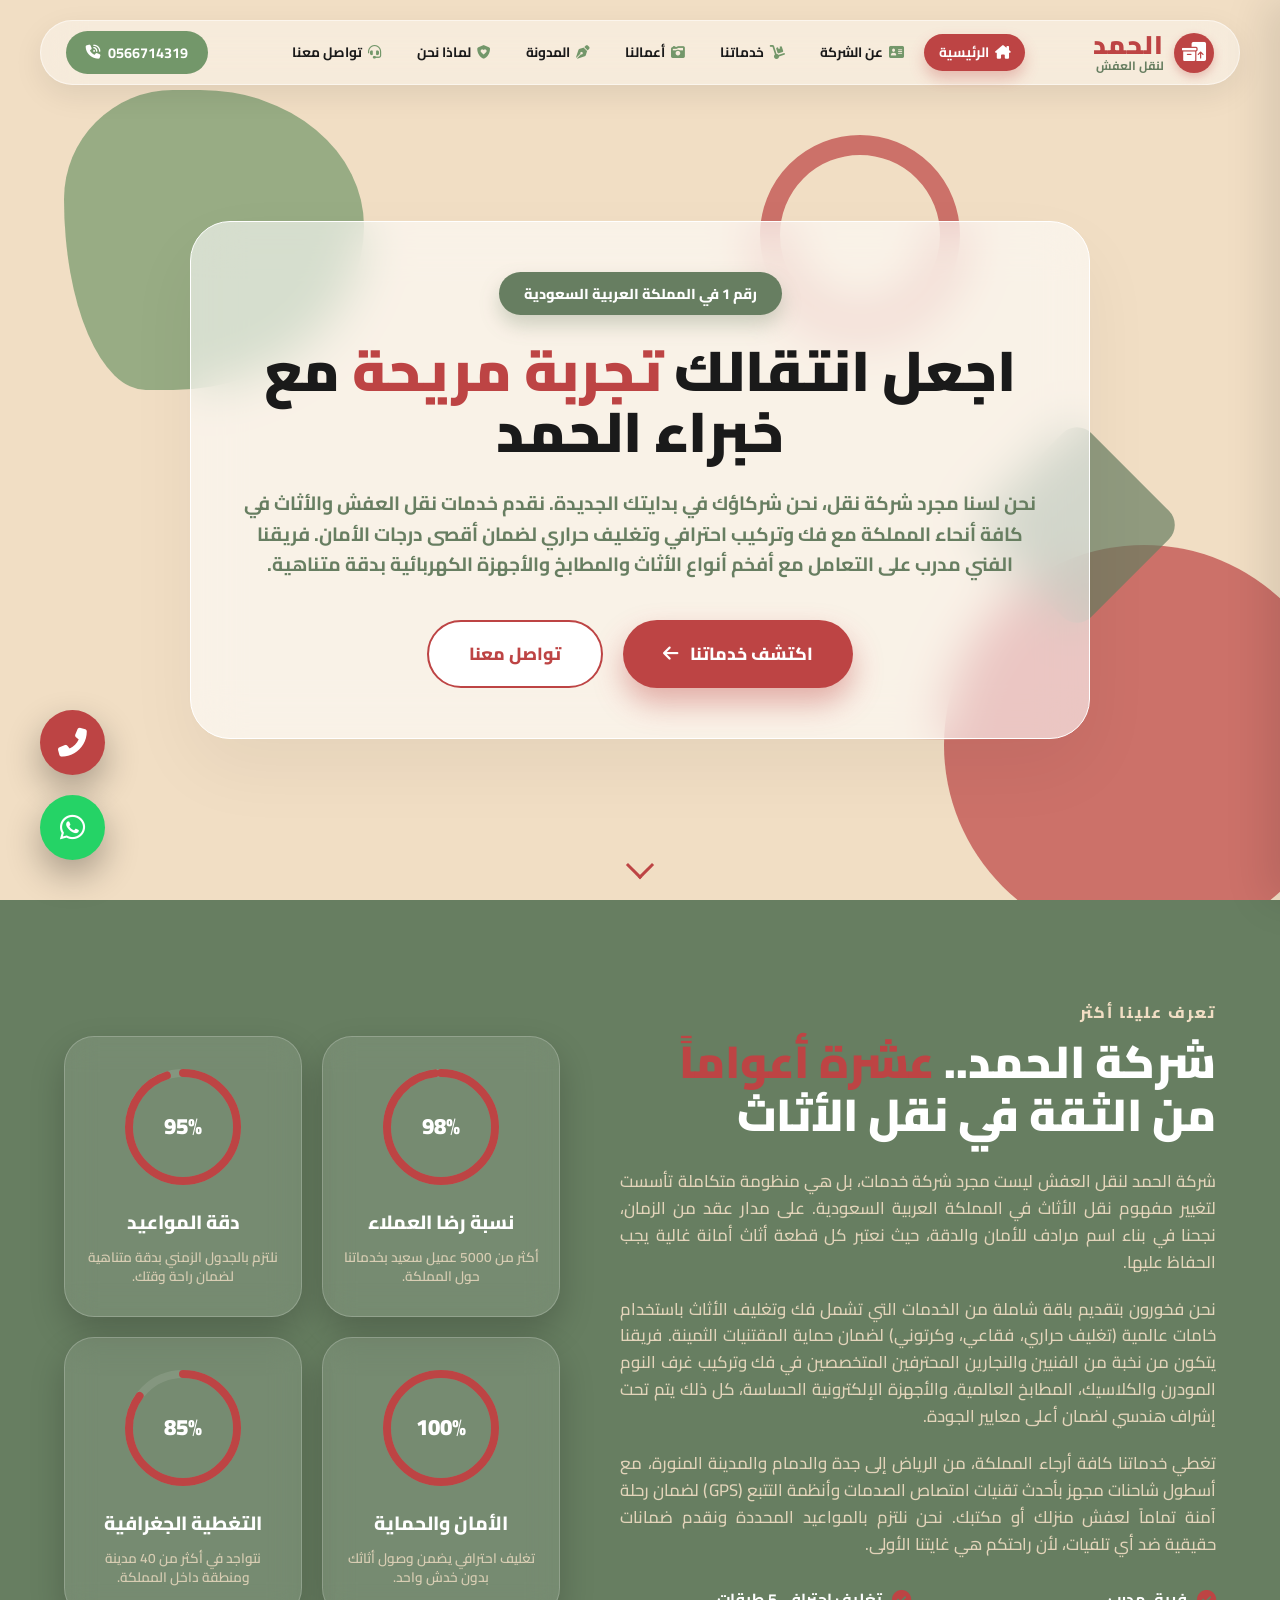
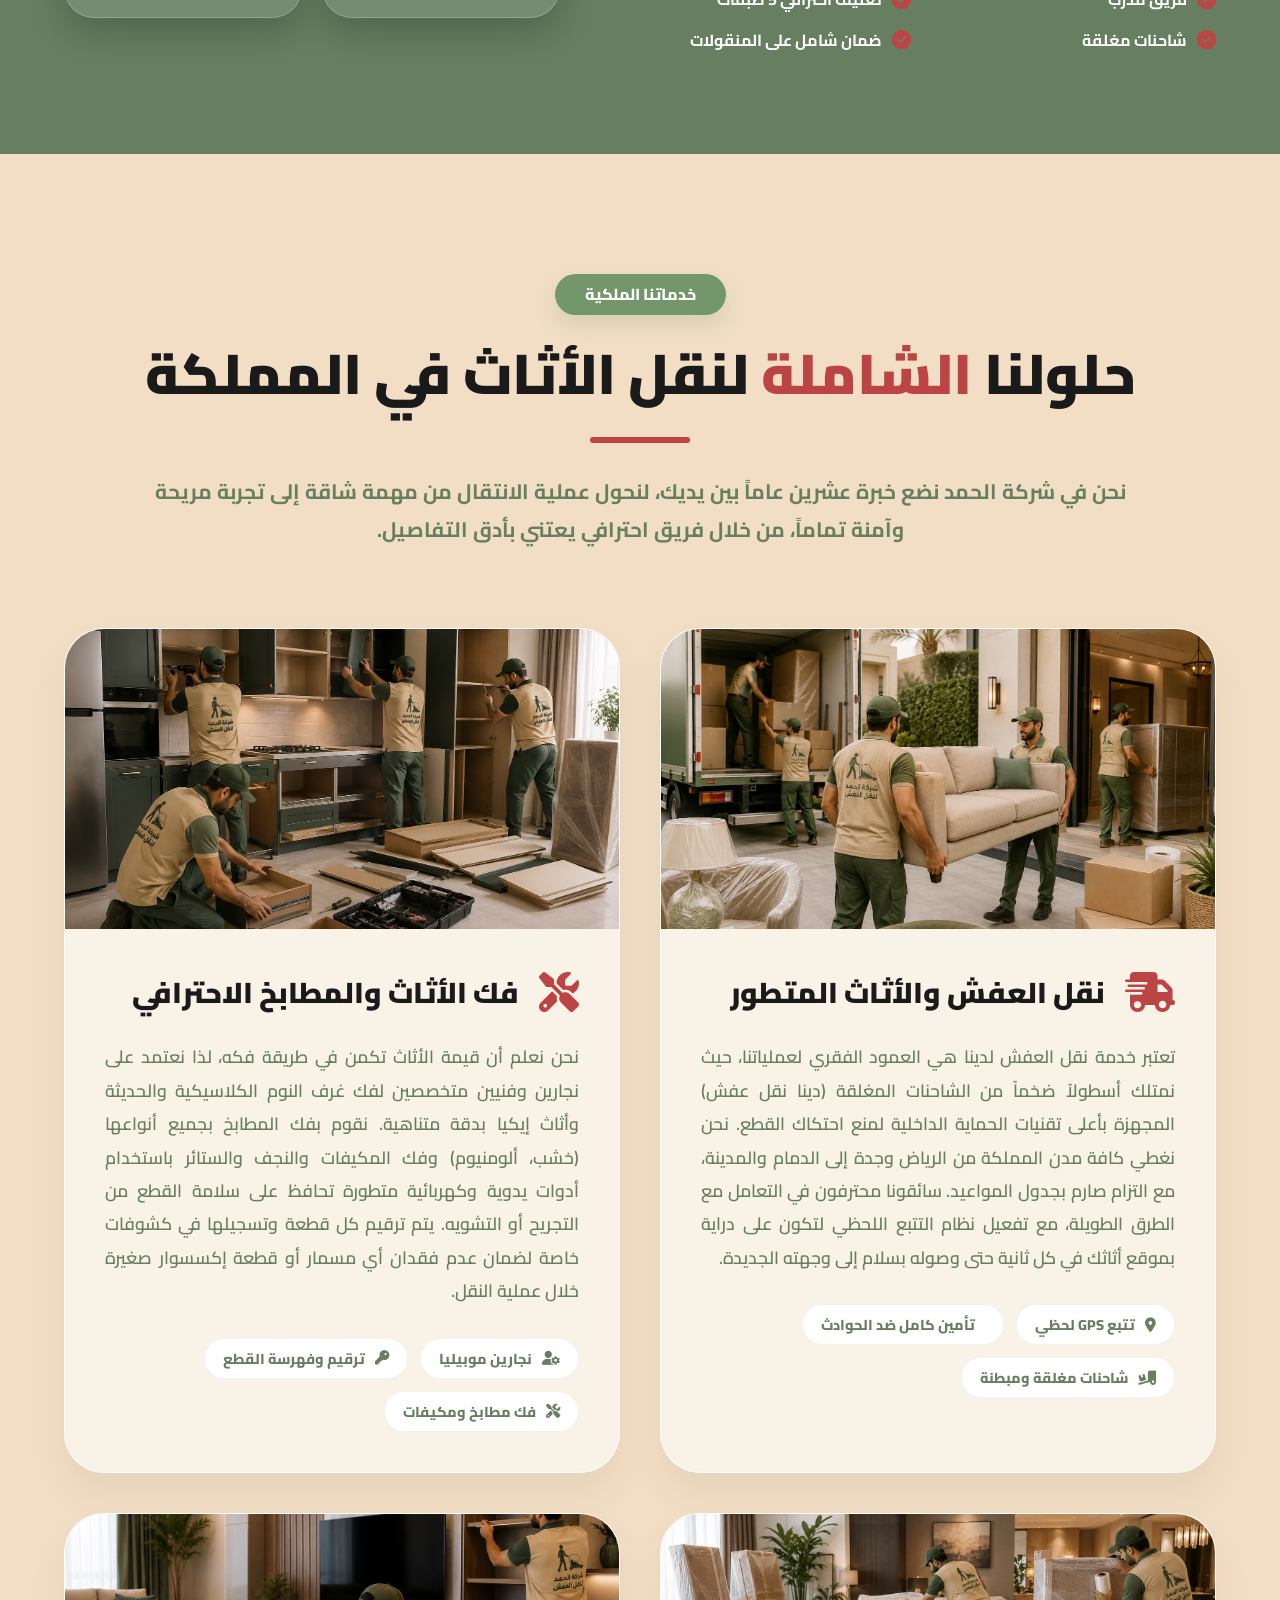
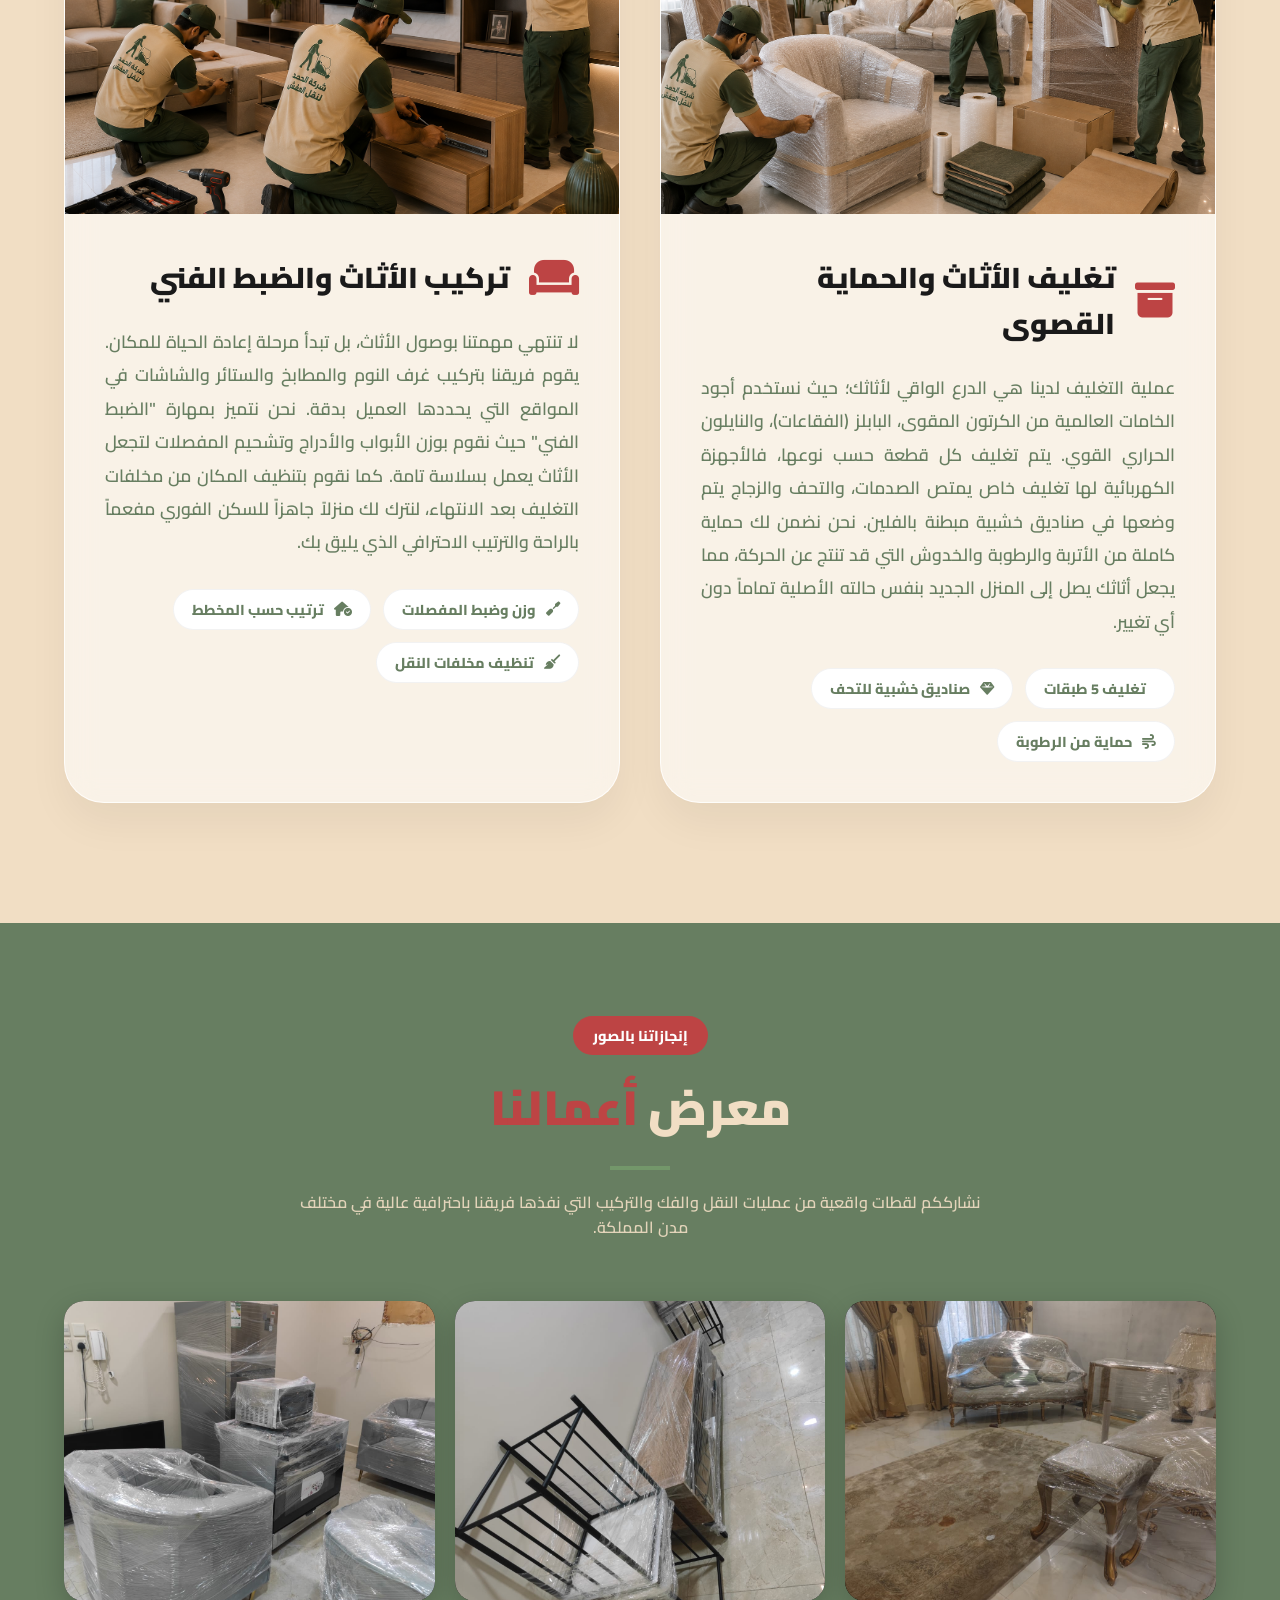
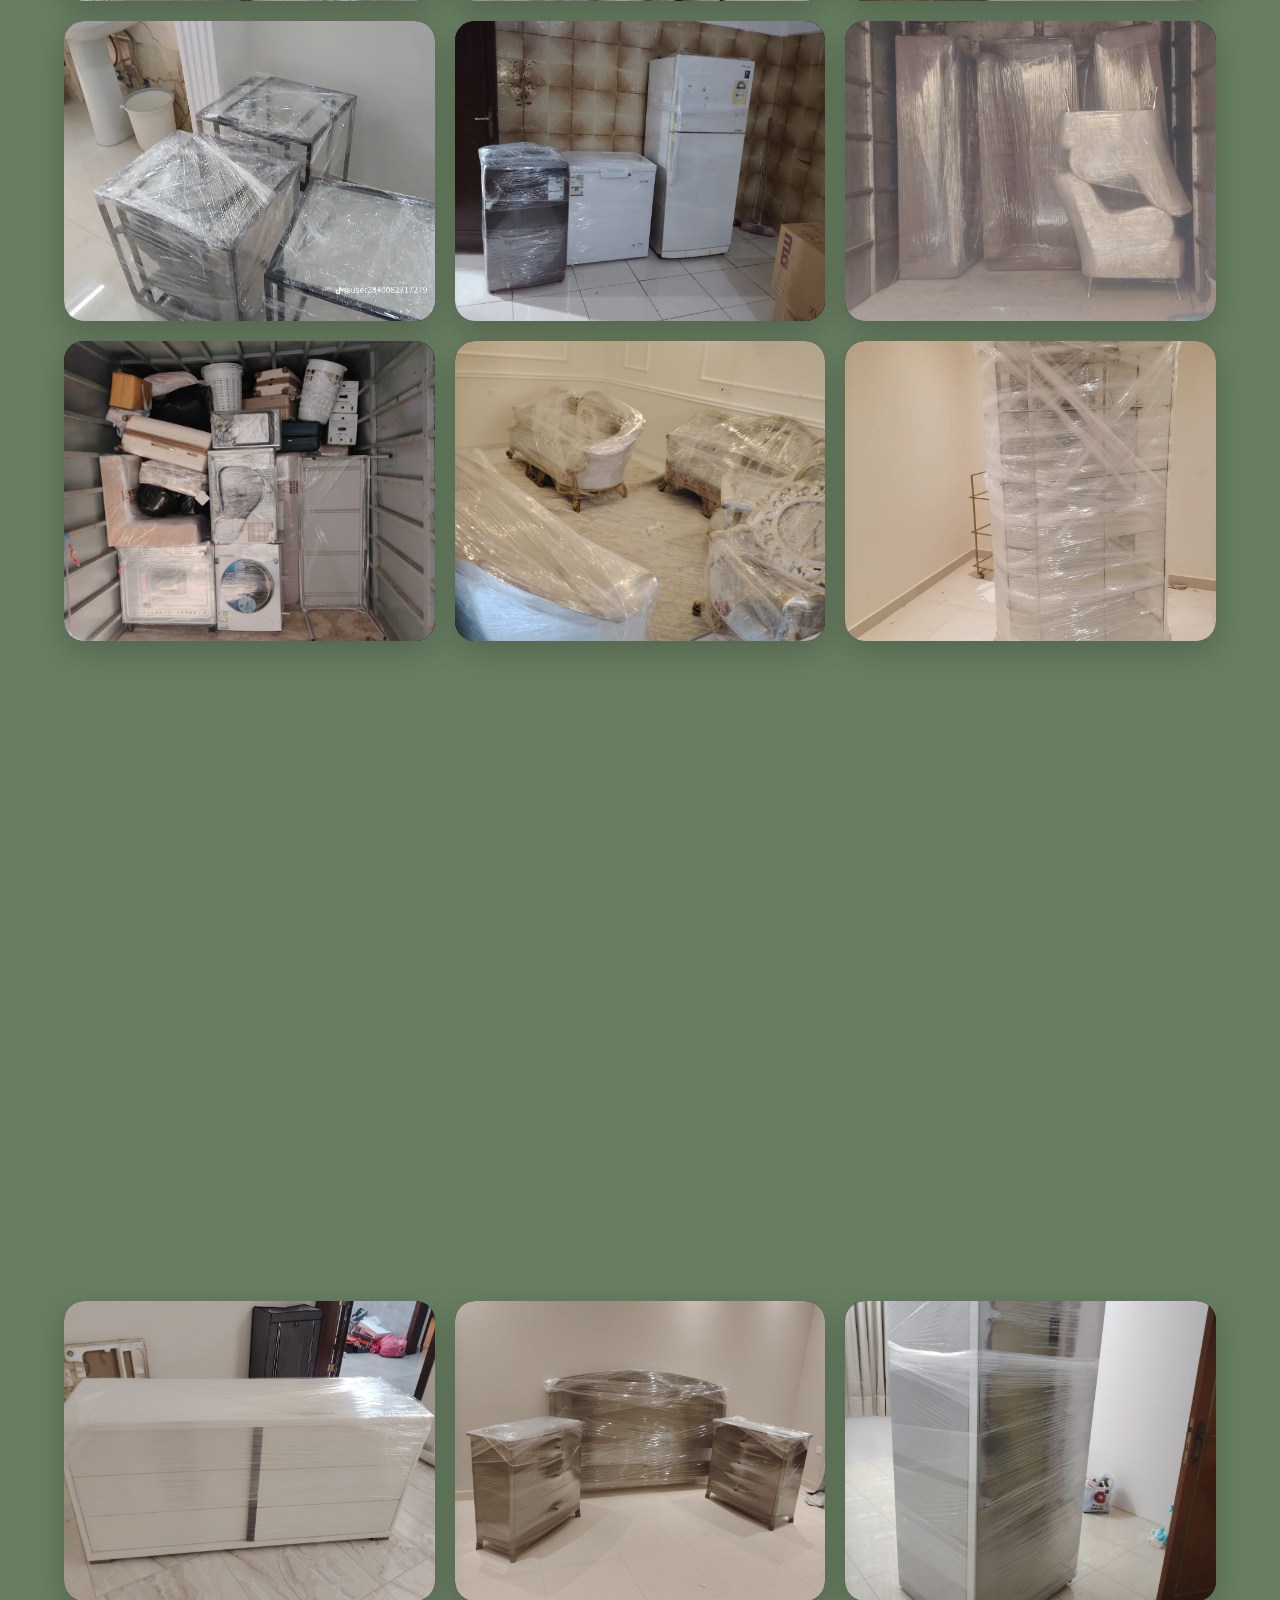
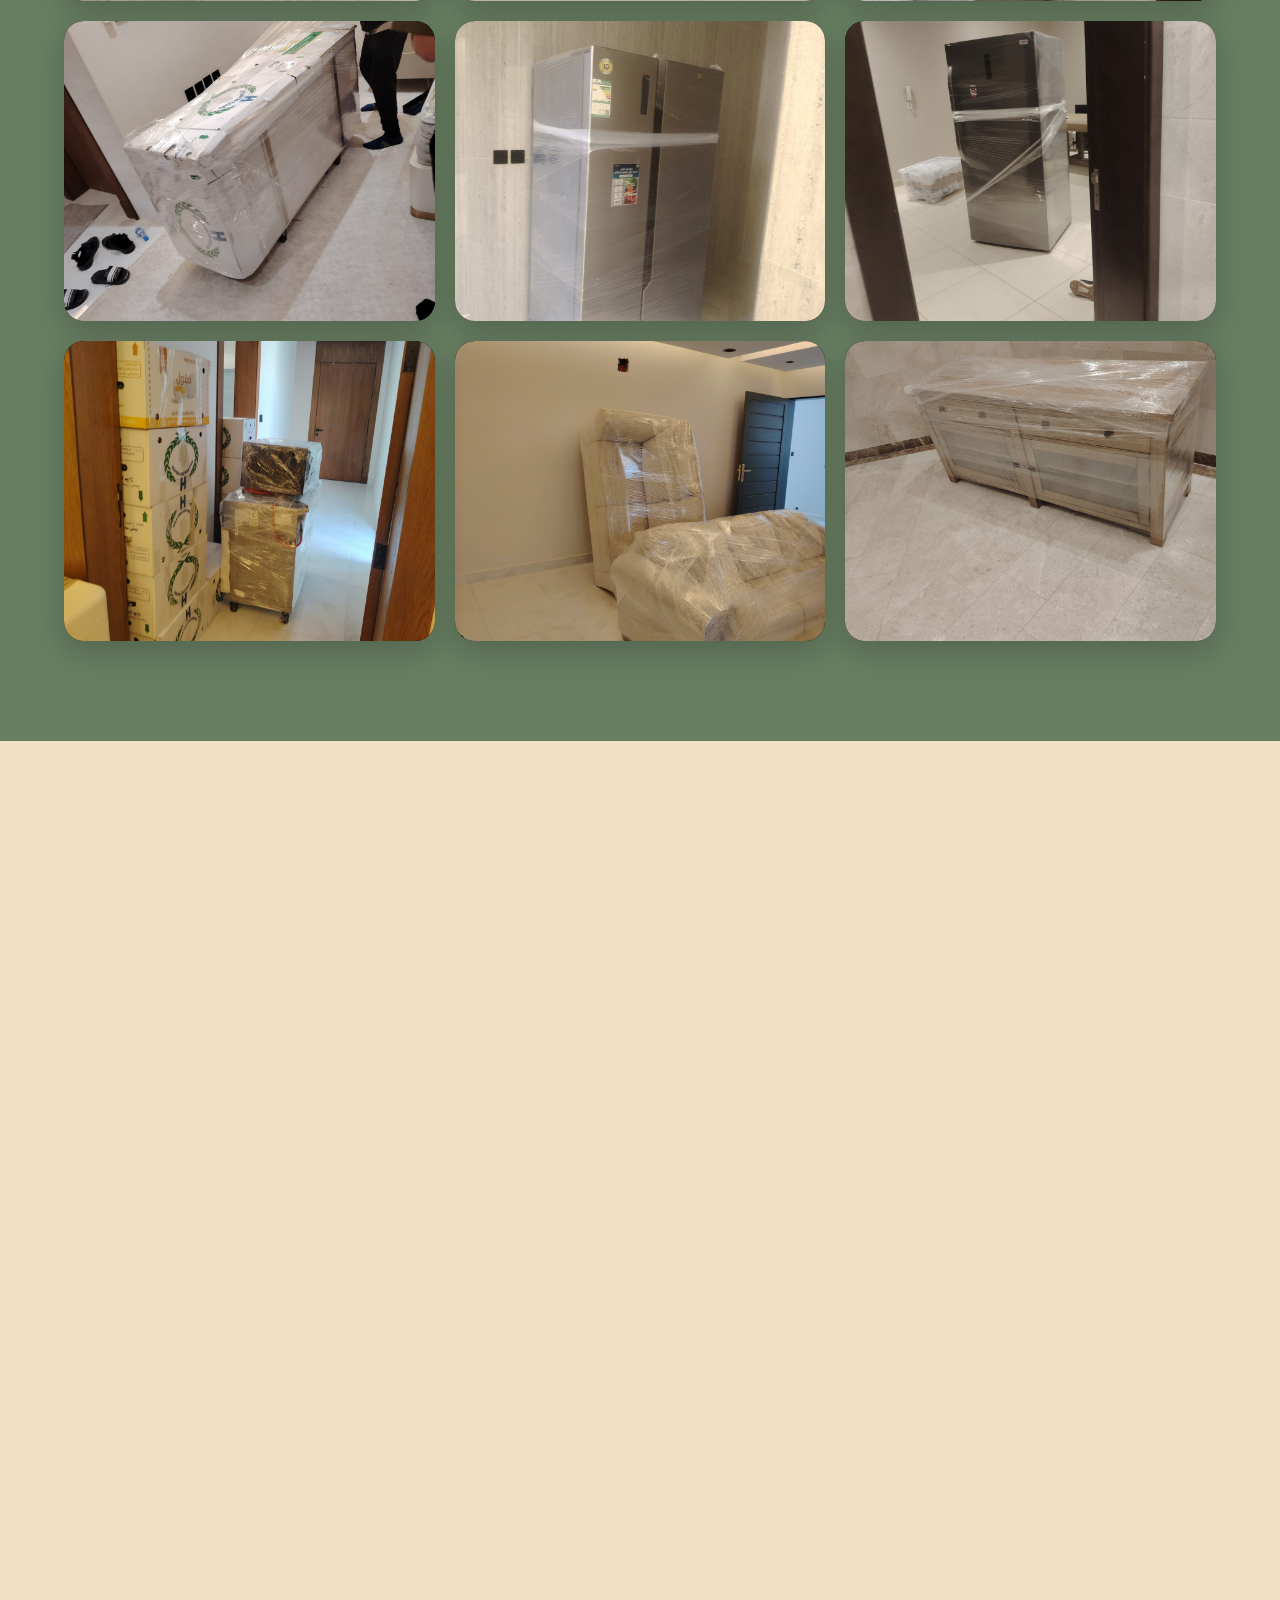
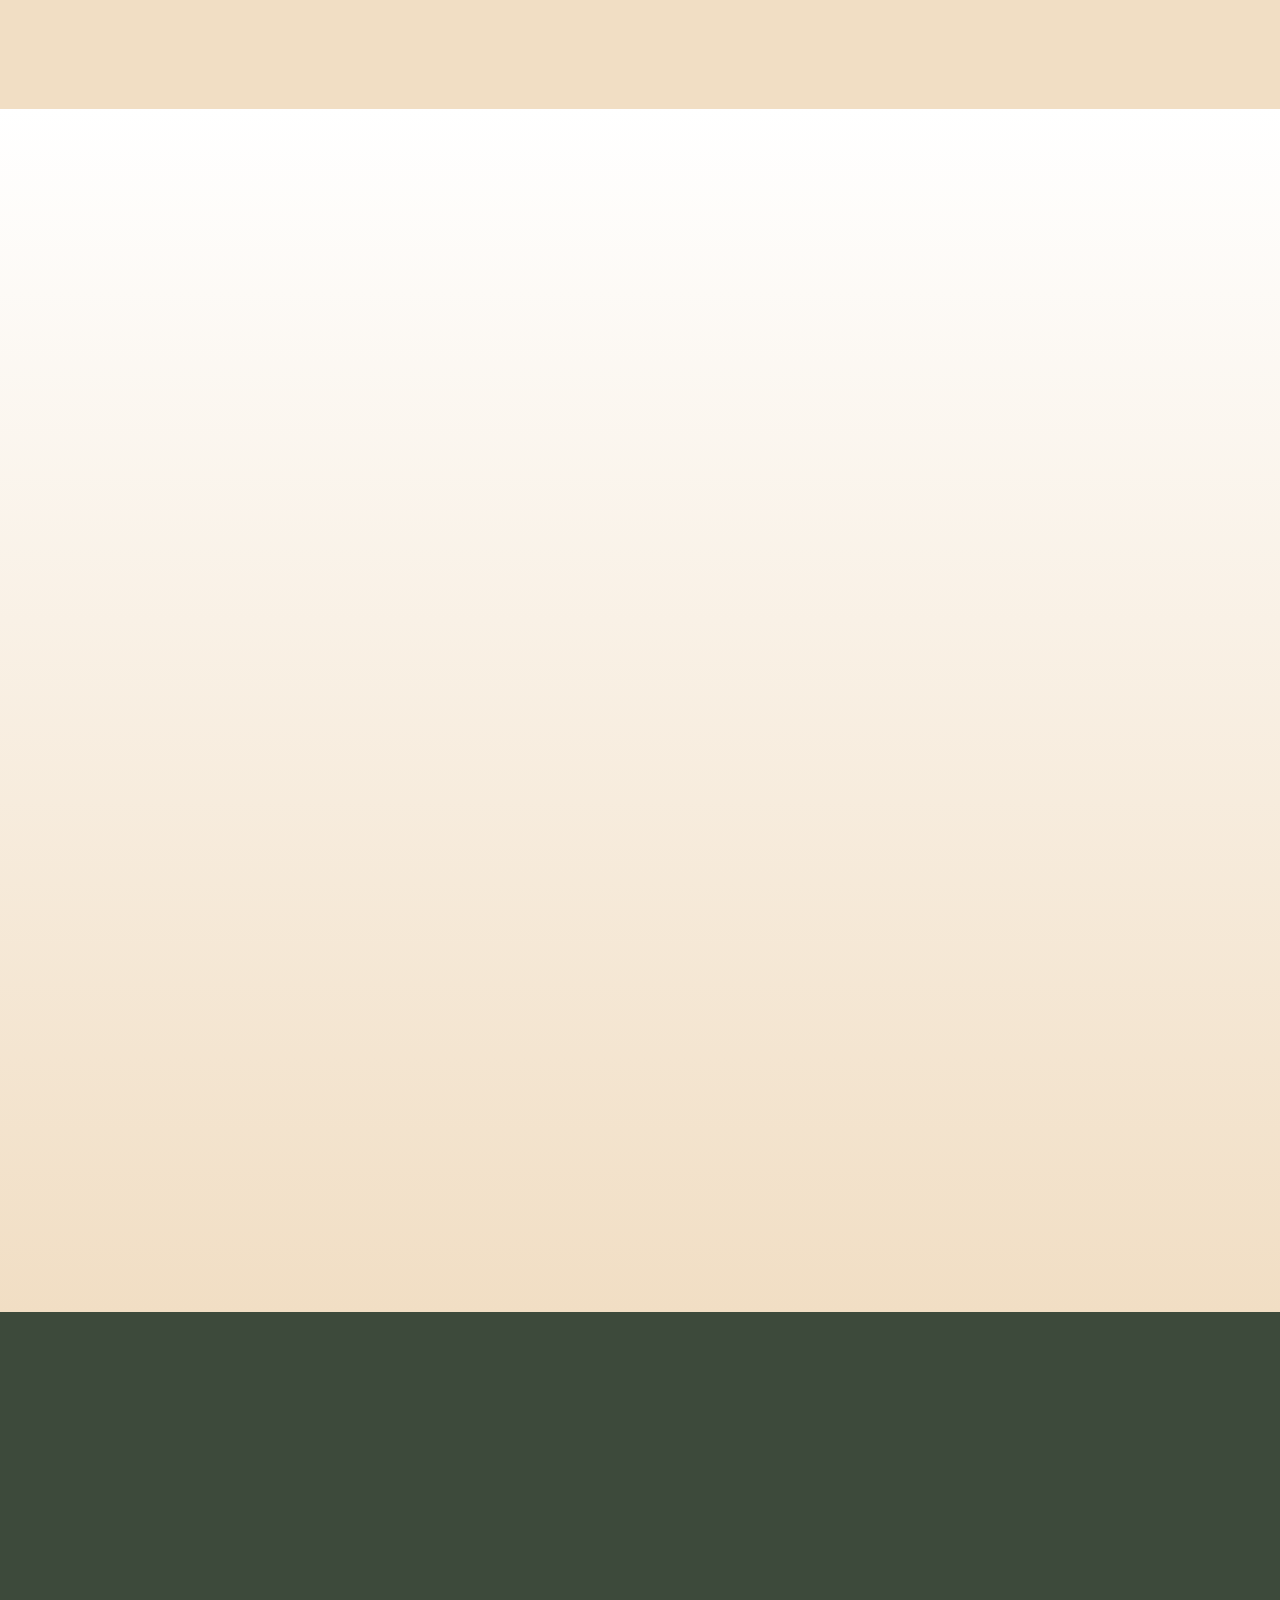
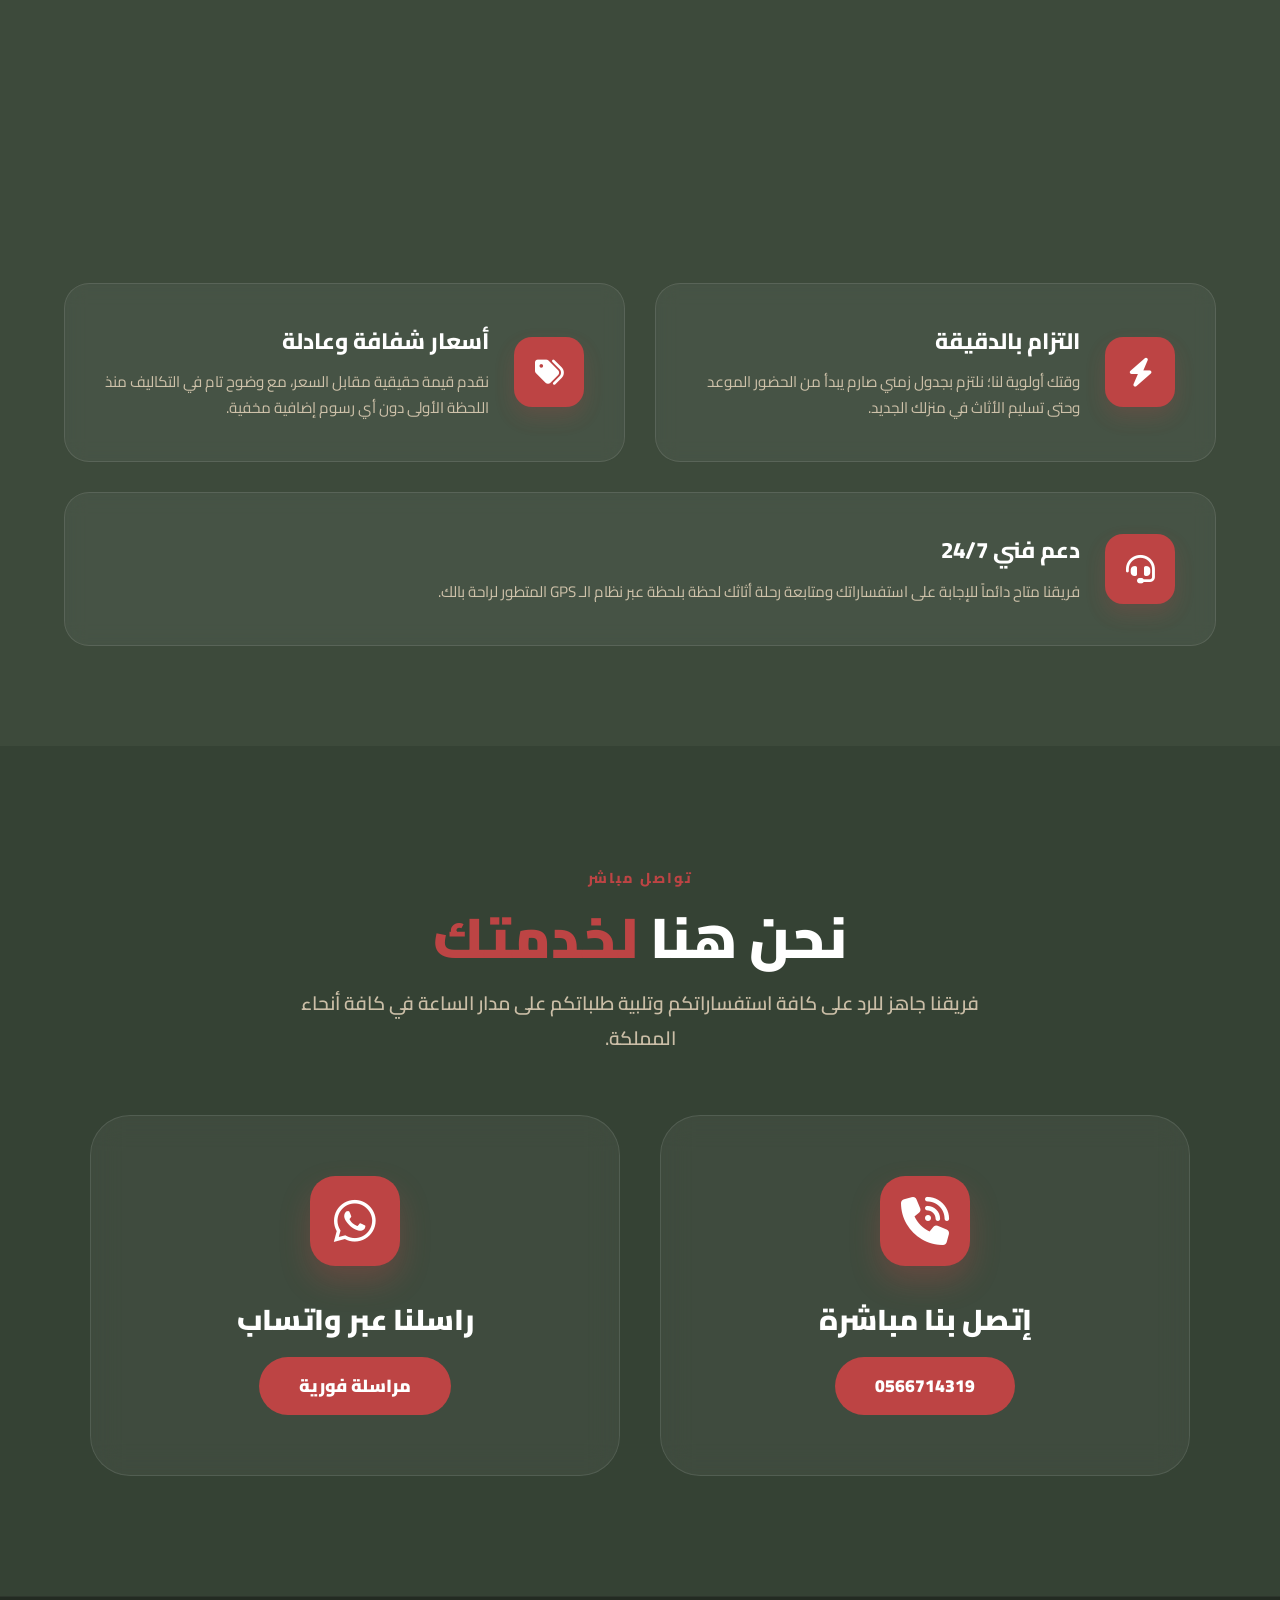
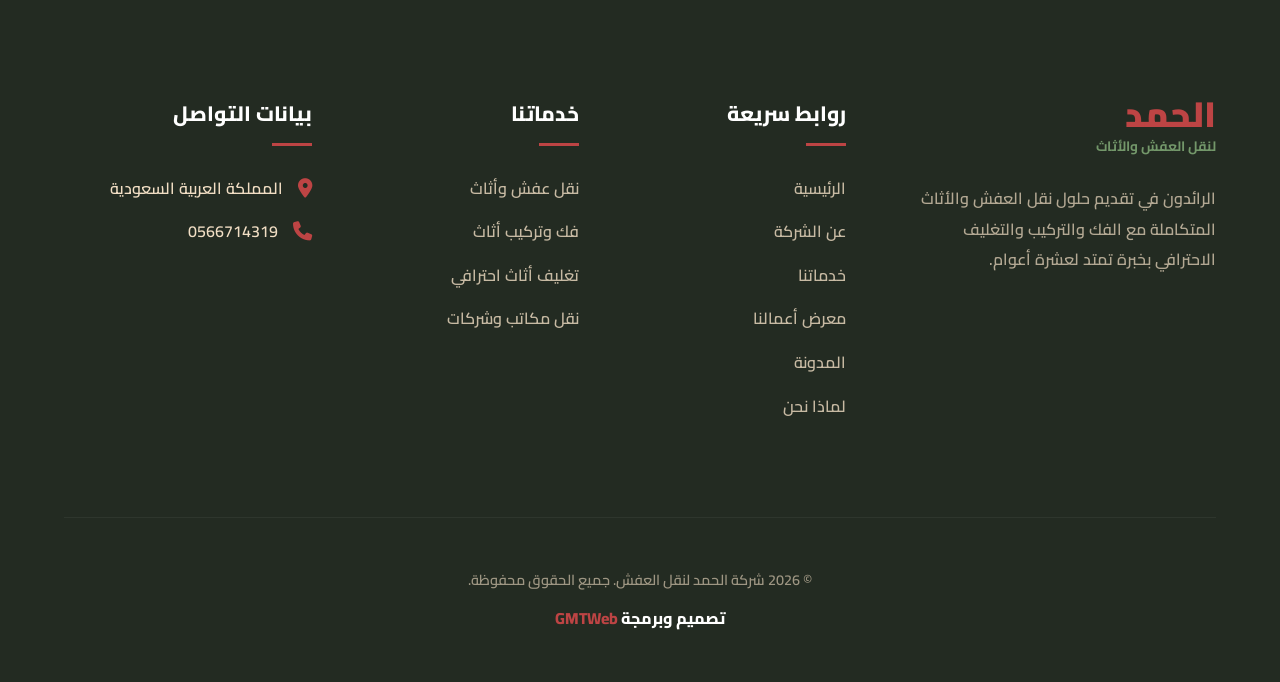
==== commit 16aa5941: "message" ====
--- a/index.html
+++ b/index.html
@@ -512,7 +512,7 @@
             <div class="contact-card whatsapp-card animate-on-scroll">
                 <div class="card-icon-box"><i class="fab fa-whatsapp"></i></div>
                 <h3>راسلنا عبر واتساب</h3>
-                <a href="https://wa.me/0566714319" class="contact-btn">مراسلة فورية</a>
+                <a href="https://wa.me/966566714319" class="contact-btn">مراسلة فورية</a>
             </div>
         </div>
     </div>
@@ -563,7 +563,7 @@
 </footer>
 <div class="floating-actions">
     <a href="tel:0566714319" class="float-btn float-call"><i class="fas fa-phone-alt"></i></a>
-    <a href="https://wa.me/0566714319" class="float-btn float-wa"><i class="fab fa-whatsapp"></i></a>
+    <a href="https://wa.me/966566714319" class="float-btn float-wa"><i class="fab fa-whatsapp"></i></a>
 </div>
     <script src="script.js"></script>
 </body>
--- a/style.css
+++ b/style.css
@@ -1517,4 +1517,51 @@
     .contact-header .luxe-desc {
         font-size: 1rem;
     }
+}
+@media (max-width: 768px) {
+    #splash-screen h1 {
+        font-size: 1.4rem !important;
+        margin-top: 15px;
+    }
+    
+    #splash-screen p {
+        font-size: 0.8rem !important;
+        opacity: 0.9;
+    }
+
+    .splash-logo i {
+        font-size: 3.5rem !important;
+    }
+
+    .hero-glass-card h2, 
+    .dynamic-container h2,
+    .hero h2 {
+        font-size: 1.5rem !important;
+        line-height: 1.3 !important;
+        margin-bottom: 15px !important;
+    }
+
+    .hero-glass-card p, 
+    .dynamic-container p,
+    .hero p {
+        font-size: 0.85rem !important;
+        line-height: 1.6 !important;
+        margin-bottom: 20px !important;
+    }
+
+    .hero-glass-card, 
+    .dynamic-container {
+        padding: 30px 20px !important;
+        width: 95% !important;
+    }
+
+    .hero-btns, 
+    .hero-actions {
+        gap: 10px !important;
+    }
+
+    .cta-main, .cta-sub, .btn-primary, .btn-secondary {
+        padding: 12px 20px !important;
+        font-size: 0.9rem !important;
+    }
 }
